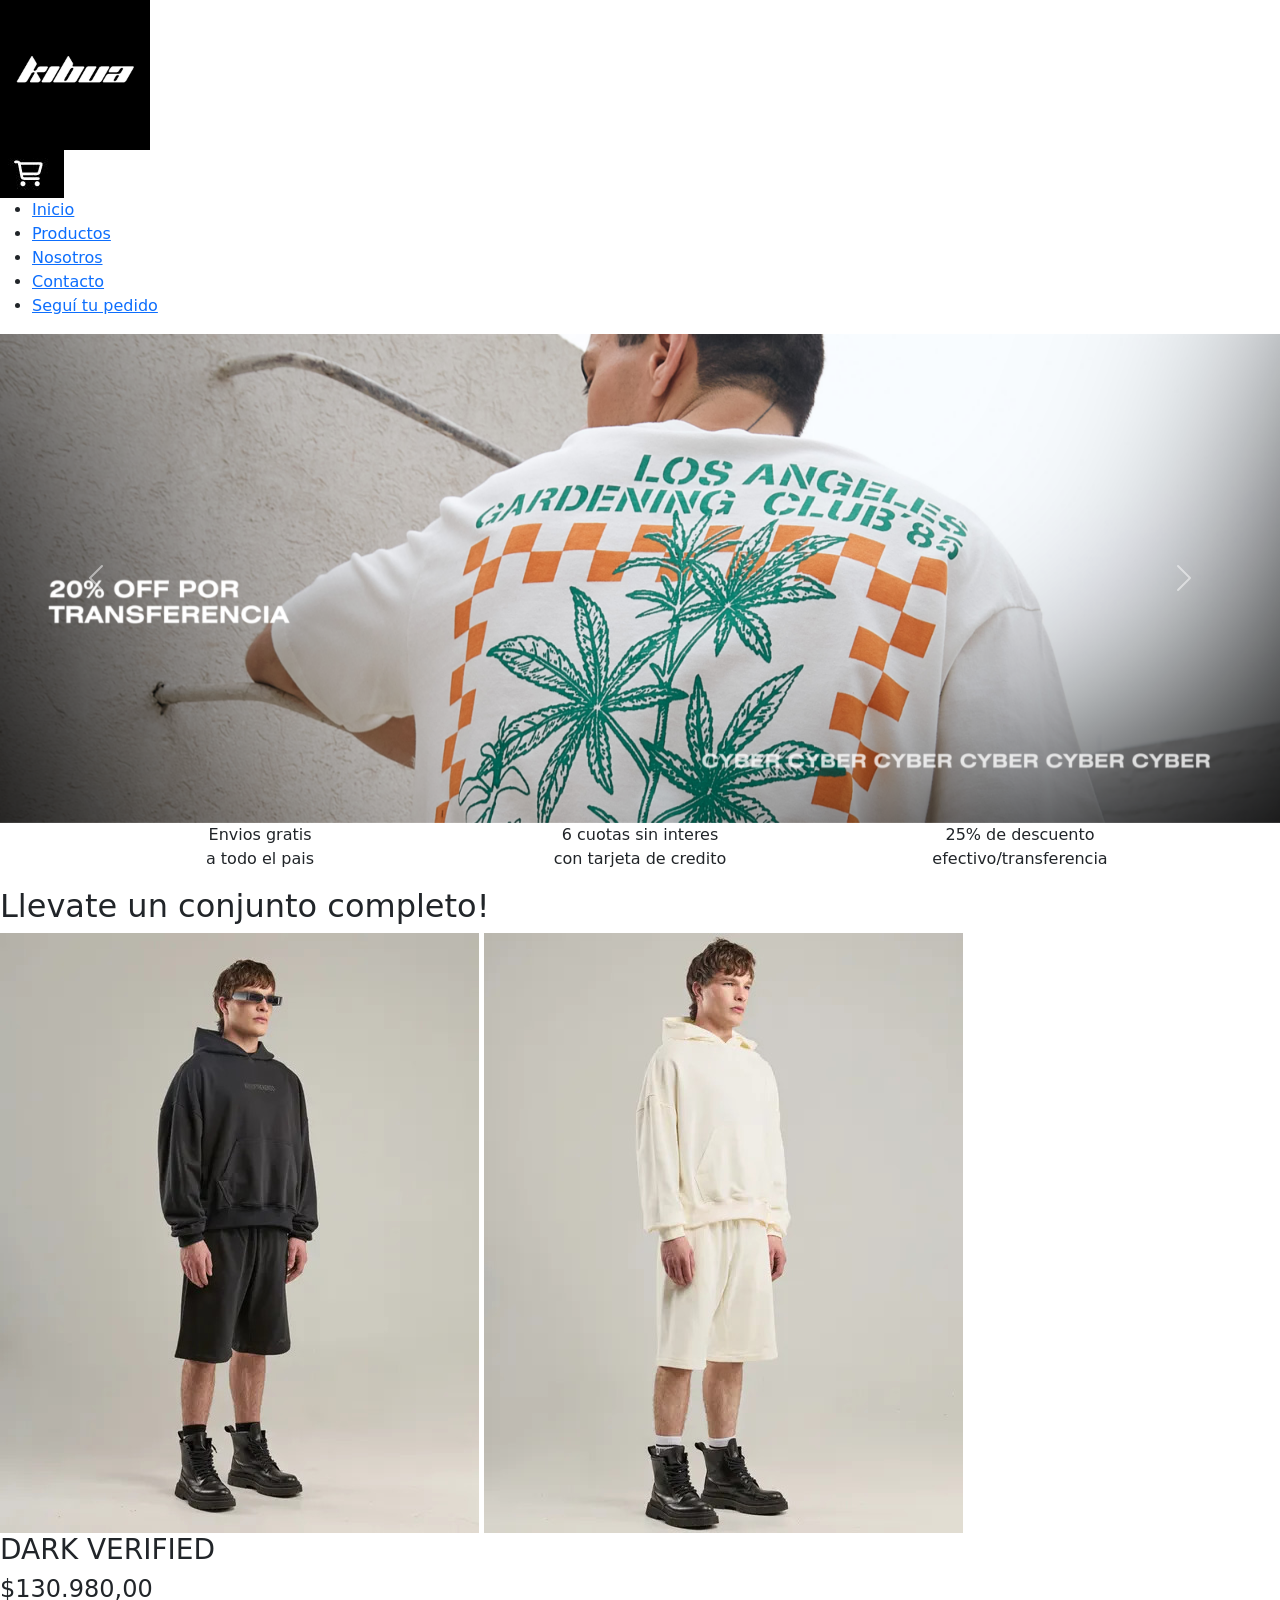
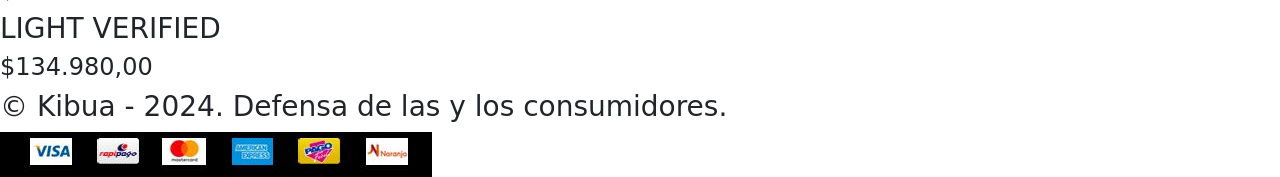
==== index.html @ 8afa27fb "primera version" ====
<!DOCTYPE html>
<html lang="en">

<head>
  <meta charset="UTF-8">
  <meta name="viewport" content="width=device-width, initial-scale=1.0">
  <title>PreEntrega 3</title>
  <link href="https://cdn.jsdelivr.net/npm/bootstrap@5.3.3/dist/css/bootstrap.min.css" rel="stylesheet"
    integrity="sha384-QWTKZyjpPEjISv5WaRU9OFeRpok6YctnYmDr5pNlyT2bRjXh0JMhjY6hW+ALEwIH" crossorigin="anonymous">
  <link rel="stylesheet" href="./css/style.css">
  <link rel="preconnect" href="https://fonts.googleapis.com">
  <link rel="preconnect" href="https://fonts.gstatic.com" crossorigin>
  <link href="https://fonts.googleapis.com/css2?family=Montserrat:ital,wght@0,100..900;1,100..900&display=swap"
    rel="stylesheet">
</head>

<body>
  <header>
    <img class="logo" src="./img/logo.png" alt="kibua" width="150px">
    <div>
      <img class="carrito" src="./img/carrito.JPG" alt="carrito">
    </div>
    <div>
      <nav>
        <ul>
          <li> <a href="#" class="seccion">Inicio</a> </li>
          <li> <a href="./pages/producto.html" class="seccion">Productos</a> </li>
          <li> <a href="./pages/nosotros.html" class="seccion">Nosotros</a> </li>
          <li> <a href="./pages/contacto.html" class="seccion">Contacto</a> </li>
          <li> <a href="./pages/pedido.html" class="seccion">Seguí tu pedido</a> </li>
        </ul>
      </nav>
    </div>

  </header>
  <main>
    <div id="carouselExampleInterval" class="carousel slide portada" data-bs-ride="carousel">

      <div class="carousel-inner">
        <div class="carousel-item active" data-bs-interval="2000">
          <img src="./img/banner2.png" class="d-block w-100" alt="banners">
        </div>
        <div class="carousel-item" data-bs-interval="2000">
          <img src="./img/banner1.png" class="d-block w-100" alt="banners">
        </div>
        <div class="carousel-item">
          <img src="./img/banner3.png" class="d-block w-100" alt="banners">
        </div>
      </div>
      <button class="carousel-control-prev" type="button" data-bs-target="#carouselExampleInterval"
        data-bs-slide="prev">
        <span class="carousel-control-prev-icon" aria-hidden="true"></span>
        <span class="visually-hidden">Previous</span>
      </button>
      <button class="carousel-control-next" type="button" data-bs-target="#carouselExampleInterval"
        data-bs-slide="next">
        <span class="carousel-control-next-icon" aria-hidden="true"></span>
        <span class="visually-hidden">Next</span>
      </button>
    </div>
    <div class="container text-center">
      <div class="row align-items-center">
        <div class="col  columnas">
          Envios gratis
          <p class="parrafoinicio">a todo el pais</p>
        </div>
        <div class="col columnas">
          6 cuotas sin interes
          <p class="parrafoinicio">con tarjeta de credito</p>
        </div>
        <div class="col columnas">
          25% de descuento
          <p class="parrafoinicio">efectivo/transferencia</p>
        </div>
      </div>
    </div>
    <section>
      <h2 class="conjunto">Llevate un conjunto completo!</h2>
      <img class="fotoconjunto" src="./img/fotoconjunto.jpg" alt="conjunto">
      <img class="fotoconjunto2" src="./img/conjunto2.jpg" alt="conjunto2">
      <h3 class="dark">DARK VERIFIED</h3>
      <h4 class="precioconjunto">$130.980,00</h4>
      <h3 class="light">LIGHT VERIFIED</h3>
      <h4 class="precioconjunto2">$134.980,00</h4>
    </section>
  </main>

  <footer>
    <h3 class="textofooter">© Kibua - 2024. Defensa de las y los consumidores.</h3>
    <img class="tarjetas" src="./img/tarjetas.JPG" alt="tarjetas">
  </footer>

  <script src="https://cdn.jsdelivr.net/npm/bootstrap@5.3.3/dist/js/bootstrap.bundle.min.js"
    integrity="sha384-YvpcrYf0tY3lHB60NNkmXc5s9fDVZLESaAA55NDzOxhy9GkcIdslK1eN7N6jIeHz"
    crossorigin="anonymous"></script>
</body>

</html>
---- css/style.css ----
* {
  margin: 0;
  padding: 0;
  box-sizing: border-box;
}

/*# sourceMappingURL=style.css.map */
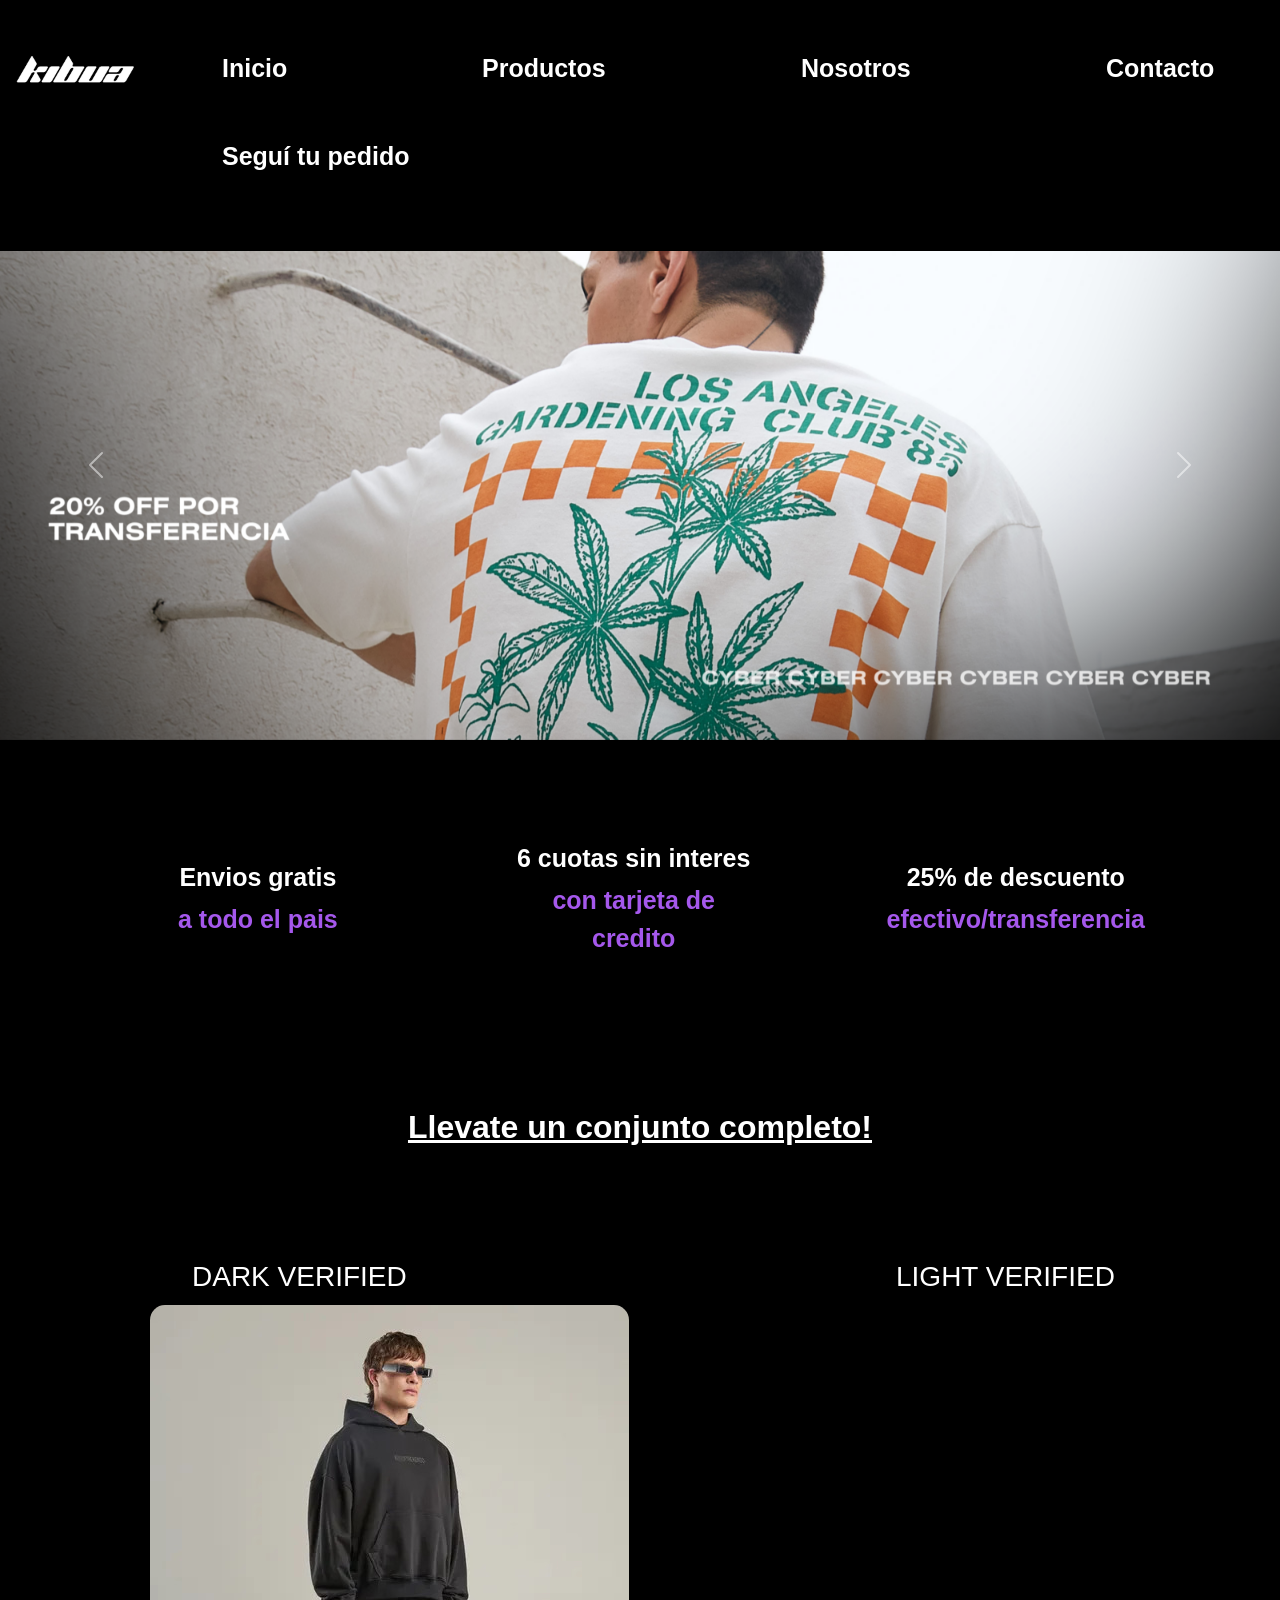
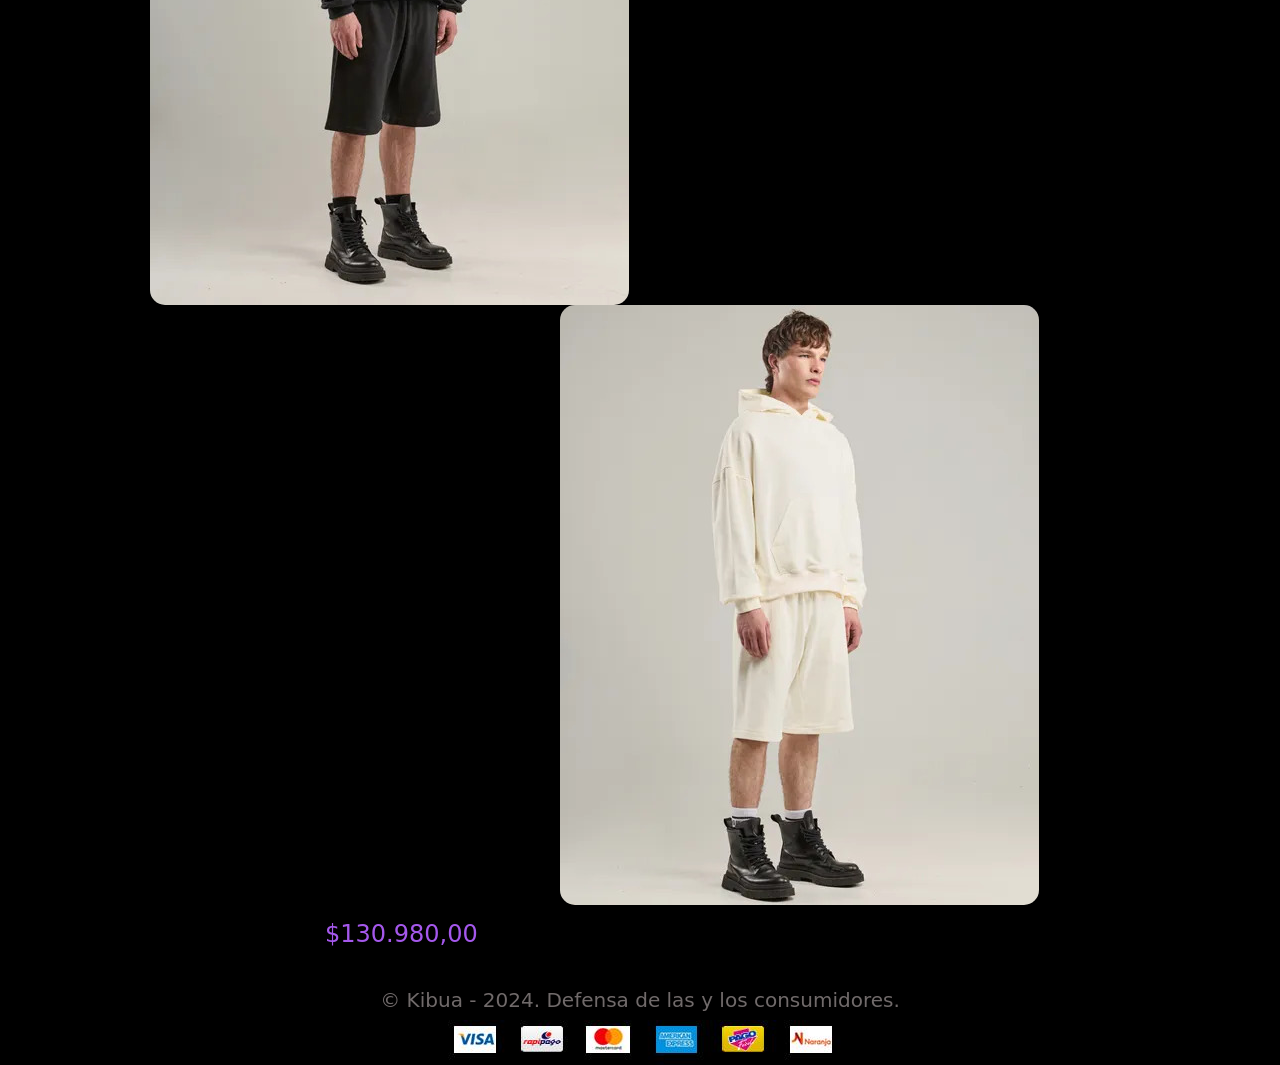
==== commit 1e2b66fe: "index nuevo" ====
--- a/index.html
+++ b/index.html
@@ -33,7 +33,7 @@
     </div>
 
   </header>
-  <main>
+  <main class="mainindex">
     <div id="carouselExampleInterval" class="carousel slide portada" data-bs-ride="carousel">
 
       <div class="carousel-inner">
@@ -74,7 +74,7 @@
         </div>
       </div>
     </div>
-    <section>
+    <section class="sectionindex">
       <h2 class="conjunto">Llevate un conjunto completo!</h2>
       <img class="fotoconjunto" src="./img/fotoconjunto.jpg" alt="conjunto">
       <img class="fotoconjunto2" src="./img/conjunto2.jpg" alt="conjunto2">
--- a/css/style.css
+++ b/css/style.css
@@ -4,4 +4,117 @@
   box-sizing: border-box;
 }
 
+body {
+  background-color: black;
+}
+
+header .logo {
+  position: absolute;
+}
+header .carrito {
+  position: absolute;
+  margin-left: 1730px;
+  margin-top: 40px;
+  width: 80px;
+}
+header nav {
+  position: sticky;
+  top: 0;
+}
+header nav li {
+  display: inline-block;
+  font-size: 25px;
+  font-family: "Montserrat", sans-serif;
+  font-weight: bold;
+  margin-left: 190px;
+  margin-top: 50px;
+  position: sticky;
+  top: 0;
+}
+header nav .seccion {
+  text-decoration: none;
+  color: white;
+}
+header nav .seccion:hover {
+  color: #a558ec;
+}
+
+.mainindex div {
+  padding-top: 20px;
+}
+.mainindex div .portada {
+  margin-top: 50px;
+}
+.mainindex div .columnas {
+  color: white;
+  font-size: 25px;
+  padding: 60px;
+  font-weight: bold;
+  flex-direction: column;
+  font-family: "Montserrat", sans-serif;
+}
+.mainindex div .parrafoinicio {
+  color: #a558ec;
+  padding: 5px;
+  font-family: "Montserrat", sans-serif;
+}
+
+.sectionindex .conjunto {
+  color: white;
+  font-weight: bold;
+  text-align: center;
+  padding-bottom: 150px;
+  padding-top: 70px;
+  text-decoration: underline;
+  font-family: "Montserrat", sans-serif;
+}
+.sectionindex .fotoconjunto {
+  border-radius: 15px;
+  margin-left: 150px;
+}
+.sectionindex .fotoconjunto:hover {
+  border: solid #a558ec 2px;
+}
+.sectionindex .dark {
+  color: white;
+  position: absolute;
+  top: 140%;
+  left: 15%;
+  font-family: "Montserrat", sans-serif;
+}
+.sectionindex .precioconjunto {
+  color: #a558ec;
+  margin-left: 310px;
+  padding: 15px;
+}
+.sectionindex .fotoconjunto2 {
+  margin-left: 560px;
+  border-radius: 15px;
+}
+.sectionindex .fotoconjunto2:hover {
+  border: solid #a558ec 2px;
+}
+.sectionindex .light {
+  color: white;
+  position: absolute;
+  top: 140%;
+  left: 70%;
+  font-family: "Montserrat", sans-serif;
+}
+.sectionindex .precioconjunto2 {
+  color: #a558ec;
+  margin-left: 1380px;
+  margin-top: -50px;
+}
+
+footer {
+  color: #706a6a;
+  text-align: center;
+  padding-top: 30px;
+}
+
+.textofooter {
+  font-size: 20px;
+}
+
 /*# sourceMappingURL=style.css.map */
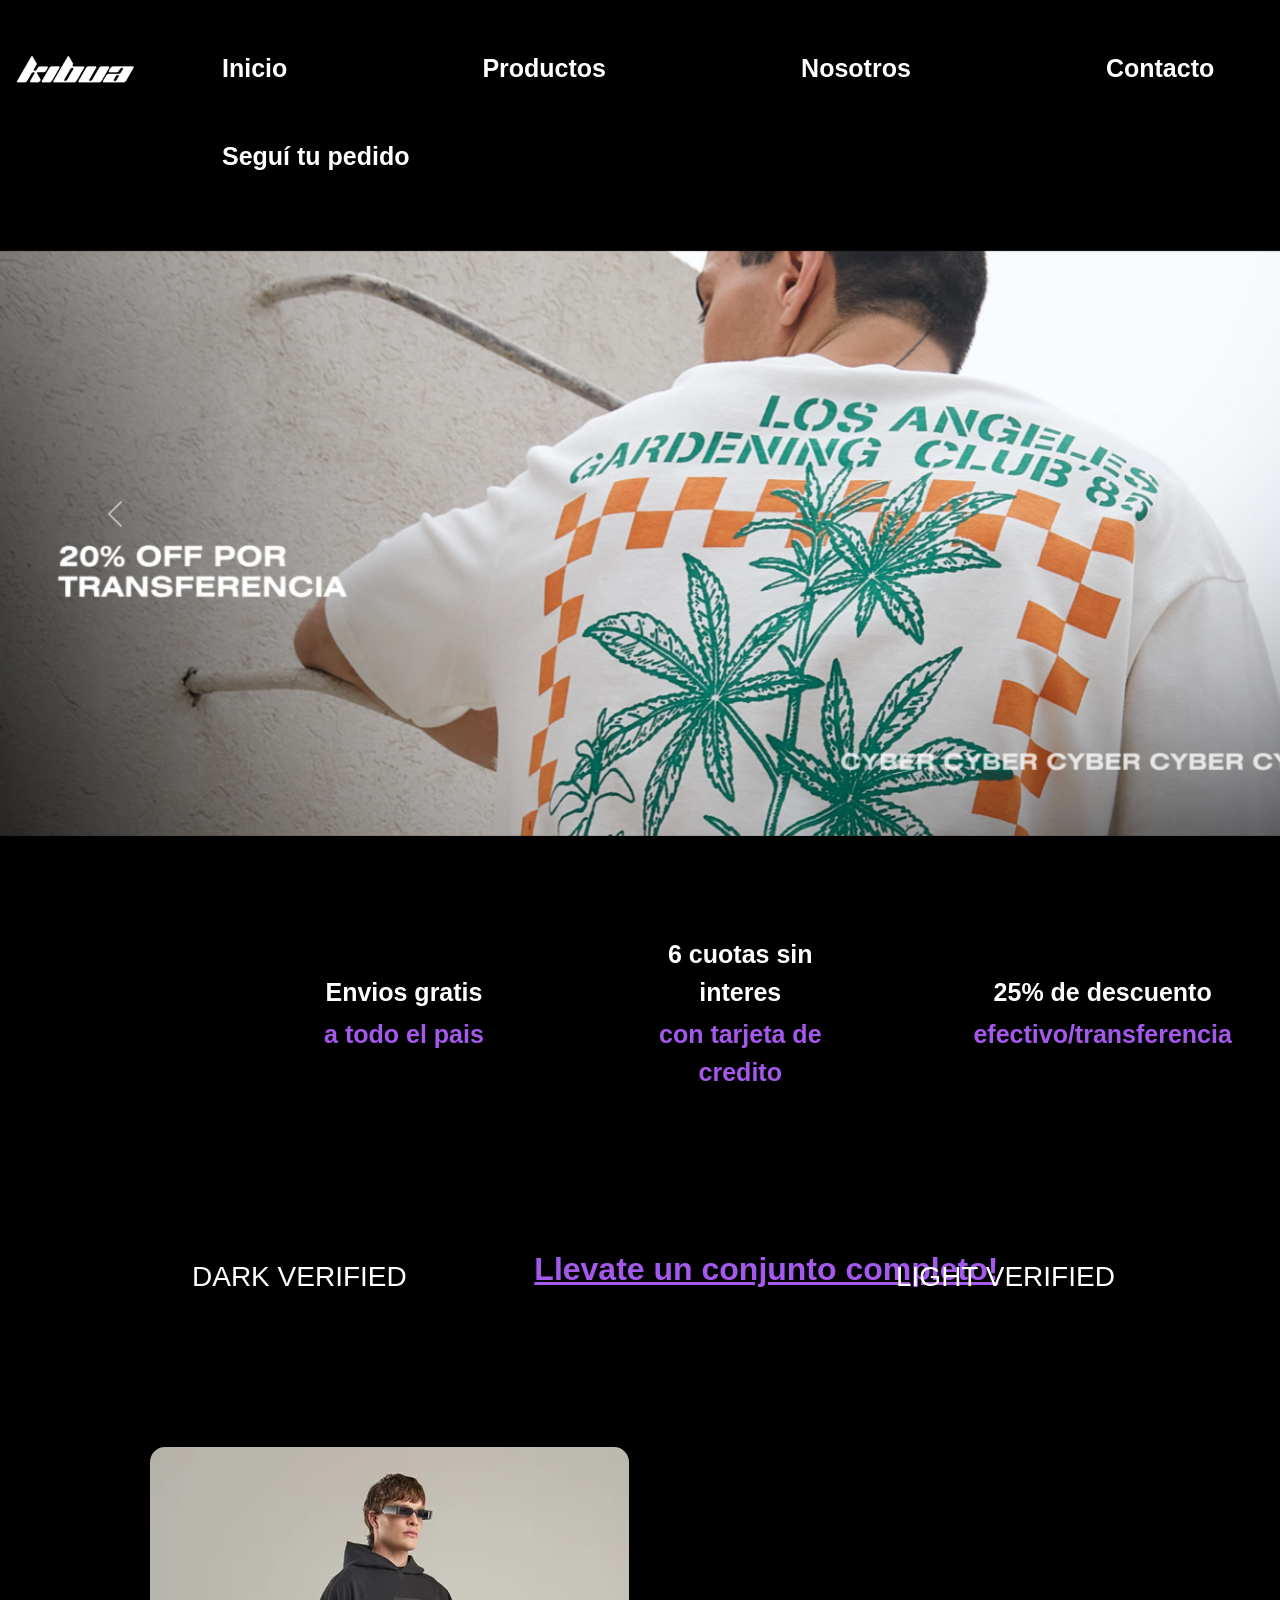
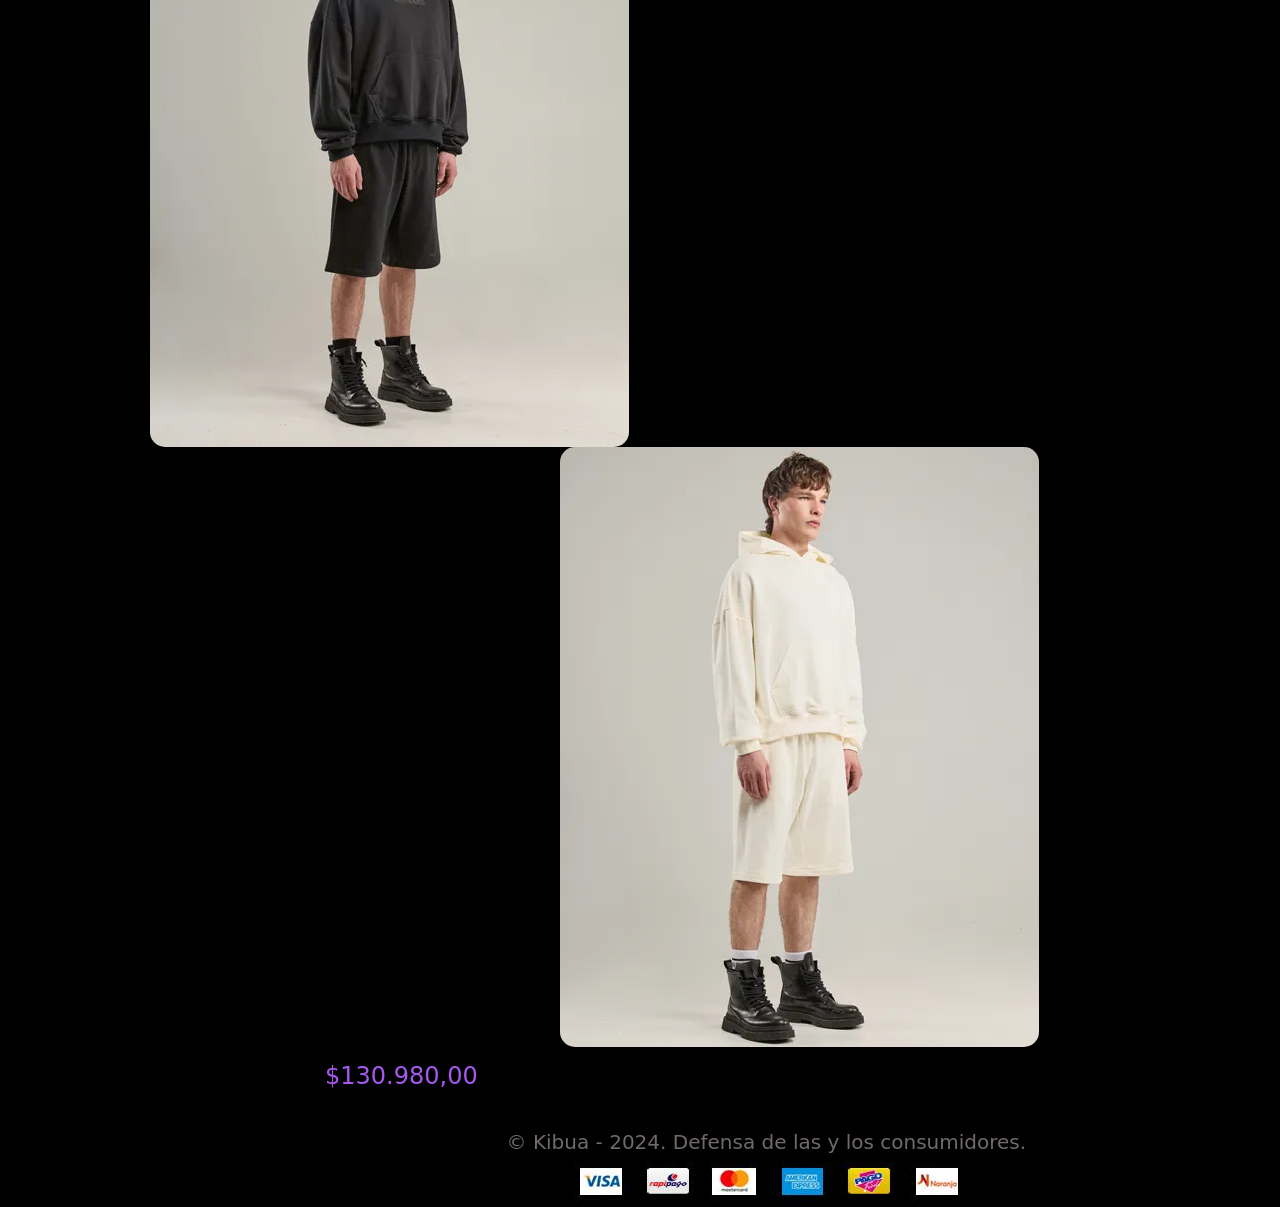
==== commit 4d201423: "version terminada" ====
--- a/index.html
+++ b/index.html
@@ -75,9 +75,9 @@
       </div>
     </div>
     <section class="sectionindex">
-      <h2 class="conjunto">Llevate un conjunto completo!</h2>
+      <h2 class="conjunto cambio">Llevate un conjunto completo!</h2>
       <img class="fotoconjunto" src="./img/fotoconjunto.jpg" alt="conjunto">
-      <img class="fotoconjunto2" src="./img/conjunto2.jpg" alt="conjunto2">
+      <img class="fotoconjunto2 " src="./img/conjunto2.jpg" alt="conjunto2">
       <h3 class="dark">DARK VERIFIED</h3>
       <h4 class="precioconjunto">$130.980,00</h4>
       <h3 class="light">LIGHT VERIFIED</h3>
--- a/css/style.css
+++ b/css/style.css
@@ -6,6 +6,7 @@
 
 body {
   background-color: black;
+  display: grid;
 }
 
 header .logo {
@@ -68,6 +69,23 @@
   text-decoration: underline;
   font-family: "Montserrat", sans-serif;
 }
+.sectionindex .cambio {
+  color: #a558ec;
+  animation-name: aparece;
+  animation-duration: 2.5s;
+  animation-iteration-count: infinite;
+}
+@keyframes aparece {
+  0% {
+    opacity: 0;
+  }
+  50% {
+    opacity: 1;
+  }
+  100% {
+    opacity: 0;
+  }
+}
 .sectionindex .fotoconjunto {
   border-radius: 15px;
   margin-left: 150px;
@@ -117,4 +135,735 @@
   font-size: 20px;
 }
 
+.productos2 {
+  height: 100vh;
+  font-family: Arial, Helvetica, sans-serif;
+}
+
+.productos2 {
+  height: 100vh;
+  font-family: Arial, Helvetica, sans-serif;
+}
+
+.container {
+  padding: 0.5rem;
+  display: flex;
+  flex-direction: row;
+  gap: 15px;
+  flex-wrap: nowrap;
+  justify-content: space-evenly;
+  align-items: center;
+}
+
+.card {
+  margin-top: 70px;
+  border-radius: 8px;
+  padding: 20px;
+  width: 300px;
+  height: 300px;
+  box-shadow: 0 4px 8px;
+  text-align: center;
+  background-color: #db4cdb;
+  border: 1px solid #db4cdb;
+}
+
+.rockstar {
+  color: white;
+  font-family: "Oswald", sans-serif;
+  margin-left: 80px;
+  margin-top: 20px;
+  position: absolute;
+}
+
+.grad1:hover {
+  transform: scale(1.1, 1.1);
+  transition: all 1s;
+}
+
+.preciorockstar {
+  color: #db4cdb;
+  margin-left: 123px;
+  margin-top: 50px;
+  position: absolute;
+  font-family: "Gill Sans", "Gill Sans MT", Calibri, "Trebuchet MS", sans-serif;
+}
+
+.masterpiece {
+  color: white;
+  font-family: "Oswald", sans-serif;
+  margin-left: 60px;
+  margin-top: 19px;
+  position: absolute;
+}
+
+.preciomasterpiece {
+  color: #db4cdb;
+  font-family: "Gill Sans", "Gill Sans MT", Calibri, "Trebuchet MS", sans-serif;
+  margin-left: 130px;
+  margin-top: 49px;
+  position: absolute;
+}
+
+.active1 {
+  color: white;
+  font-family: "Oswald", sans-serif;
+  margin-left: 340px;
+  margin-top: 423px;
+  position: absolute;
+}
+
+.precioactive {
+  color: #db4cdb;
+  font-family: "Gill Sans", "Gill Sans MT", Calibri, "Trebuchet MS", sans-serif;
+  margin-left: 340px;
+  margin-top: 479px;
+  position: absolute;
+}
+
+.zapatillas1 {
+  margin-left: 60px;
+  position: relative;
+}
+
+.denver {
+  color: white;
+  font-family: "Oswald", sans-serif;
+  margin-left: 150px;
+  margin-top: 12px;
+  position: absolute;
+}
+
+.preciodenver {
+  color: #db4cdb;
+  font-family: "Gill Sans", "Gill Sans MT", Calibri, "Trebuchet MS", sans-serif;
+  margin-left: 180px;
+  margin-top: 36px;
+  position: absolute;
+}
+
+.card:hover {
+  opacity: 1;
+  border: 2px gray solid;
+}
+
+.buzo2 {
+  position: absolute;
+  width: 300px;
+  margin-left: -1697px;
+  margin-top: 310px;
+  border-radius: 5px;
+}
+.buzo2 .remera2 {
+  position: absolute;
+  width: 300px;
+  margin-left: -1310px;
+  margin-top: 300px;
+  border-radius: 5px;
+  height: 310px;
+}
+
+.remera2 {
+  position: absolute;
+  width: 300px;
+  margin-left: -1310px;
+  margin-top: 300px;
+  border-radius: 5px;
+  height: 310px;
+}
+
+.freres {
+  color: white;
+  font-family: "Oswald", sans-serif;
+  margin-left: -1210px;
+  margin-top: 635px;
+  position: absolute;
+}
+
+.preciofreres {
+  color: #db4cdb;
+  font-family: "Gill Sans", "Gill Sans MT", Calibri, "Trebuchet MS", sans-serif;
+  margin-left: -1183px;
+  margin-top: 665px;
+  position: absolute;
+}
+
+.pantalon2 {
+  position: absolute;
+  width: 300px;
+  margin-left: -835px;
+  margin-top: 295px;
+  border-radius: 5px;
+  height: 310px;
+}
+
+.vintage {
+  color: white;
+  font-family: "Oswald", sans-serif;
+  margin-left: -740px;
+  margin-top: 630px;
+  position: absolute;
+}
+
+.preciovintage {
+  color: #db4cdb;
+  font-family: "Gill Sans", "Gill Sans MT", Calibri, "Trebuchet MS", sans-serif;
+  margin-left: -710px;
+  margin-top: 657px;
+  position: absolute;
+}
+
+.zapatillas2 {
+  position: absolute;
+  width: 300px;
+  margin-left: -387px;
+  margin-top: 285px;
+  border-radius: 5px;
+  height: 310px;
+}
+
+.peggy {
+  color: white;
+  font-family: "Oswald", sans-serif;
+  margin-left: -295px;
+  margin-top: 620px;
+  position: absolute;
+}
+
+.preciopeggy {
+  color: #db4cdb;
+  font-family: "Gill Sans", "Gill Sans MT", Calibri, "Trebuchet MS", sans-serif;
+  margin-left: -260px;
+  margin-top: 647px;
+  position: absolute;
+}
+
+.kieeh {
+  color: white;
+  font-family: "Oswald", sans-serif;
+  margin-left: -1610px;
+  margin-top: 637px;
+  position: absolute;
+}
+
+.preciokieeh {
+  color: #db4cdb;
+  font-family: "Gill Sans", "Gill Sans MT", Calibri, "Trebuchet MS", sans-serif;
+  margin-left: -1573px;
+  margin-top: 665px;
+  position: absolute;
+}
+
+.footerproducto {
+  margin-top: 500px;
+}
+
+.titulonosotros {
+  color: #a558ec;
+  text-align: center;
+  margin-top: -670px;
+  font-size: 50px;
+  font-style: italic;
+  display: fixed;
+}
+
+.videokibua {
+  width: 310px;
+  margin-left: 400px;
+  margin-top: 220px;
+  display: block;
+}
+
+.parrafonosotros {
+  color: white;
+  font-family: "Montserrat", sans-serif;
+  font-size: 20px;
+  text-align: justify;
+  margin-left: 900px;
+  margin-top: -20px;
+  margin-right: 400px;
+  padding: 50px;
+}
+
+.barra-contraste {
+  background-color: #333;
+  color: white;
+  padding: 20px;
+  text-align: center;
+}
+
+.barra-contraste h2 {
+  margin: 0;
+  font-size: 24px;
+}
+
+.barra-contraste p {
+  margin: 10px 0;
+  font-size: 16px;
+}
+
+.barra-contraste input[type=email] {
+  padding: 10px;
+  font-size: 16px;
+  width: 200px;
+  border: none;
+  border-radius: 5px;
+  margin-right: 10px;
+}
+
+.barra-contraste button {
+  padding: 10px 20px;
+  font-size: 16px;
+  background-color: white;
+  color: #333;
+  border: none;
+  border-radius: 5px;
+}
+
+.barra-contraste button:hover {
+  background-color: #ccc;
+}
+
+.formulario {
+  width: 700px;
+  margin-left: 1000px;
+  border: 3px #ffbeff solid;
+  color: white;
+  margin-top: 100px;
+  border-radius: 10px;
+  padding: 20px;
+  background-color: #333;
+  position: relative;
+}
+
+.comunicate {
+  color: #a558ec;
+  margin-top: 115px;
+}
+
+.form-control {
+  width: 100%;
+  padding: 10px;
+  margin-top: 5px;
+  margin-bottom: 10px;
+  border: 1px solid #ccc;
+  border-radius: 5px;
+  color: black;
+  position: relative;
+}
+
+.form-control:hover,
+.form-control:focus {
+  border: solid 1px #a558ec;
+}
+
+.instagram2 {
+  margin-top: -450px;
+  margin-left: 280px;
+  width: 400px;
+  height: 200px;
+  border-radius: 12px;
+  position: fixed;
+}
+
+.facebook2 {
+  margin-top: 20px;
+  margin-left: 280px;
+  width: 400px;
+  height: 200px;
+  border-radius: 12px;
+  position: fixed;
+}
+
+.seguipedido {
+  color: white;
+  padding: 10px;
+  margin-left: 1100px;
+  margin-top: 220px;
+  font-family: "Afacad Flux", sans-serif;
+  text-decoration: underline;
+}
+
+.textopedido {
+  color: white;
+  text-align: justify;
+  padding: 10px;
+  margin-left: 750px;
+  font-family: "Afacad Flux", sans-serif;
+  font-size: 35px;
+  margin-right: 200px;
+}
+
+.fotopedido {
+  width: 500px;
+  position: absolute;
+  margin-left: 200px;
+  margin-top: -160px;
+}
+
+.enlacepedido {
+  text-decoration: none;
+  color: #a558ec;
+}
+
+.footerpedido {
+  margin-top: 100px;
+}
+
+.barra-contraste {
+  background-color: #333;
+  color: #fff;
+  padding: 20px;
+  text-align: center;
+}
+
+.barra-contraste h2 {
+  margin: 0 0 20px;
+  font-size: 24px;
+  color: #fff;
+}
+
+.barra-contraste iframe {
+  width: 100%;
+  max-width: 600px;
+  height: 450px;
+}
+
+@media screen and (max-width: 768px) {
+  header .logo {
+    width: 100px;
+    position: relative;
+    margin: 10px auto;
+    display: block;
+  }
+  header .carrito {
+    position: absolute;
+    right: 20px;
+    top: 20px;
+    width: 50px;
+    margin-left: 0;
+  }
+  header nav li {
+    display: block;
+    text-align: center;
+    margin: 15px 0;
+    font-size: 18px;
+  }
+  .mainindex div .columnas {
+    font-size: 16px;
+    padding: 20px 15px;
+  }
+  .sectionindex .conjunto {
+    padding: 30px 0;
+  }
+  .sectionindex .fotoconjunto,
+  .sectionindex .fotoconjunto2 {
+    margin: 20px auto;
+    width: 90%;
+    max-width: 300px;
+    display: block;
+  }
+  .sectionindex .dark,
+  .sectionindex .light {
+    position: static;
+    text-align: center;
+    margin: 15px 0;
+  }
+  .sectionindex .precioconjunto,
+  .sectionindex .precioconjunto2 {
+    margin: 10px auto;
+    text-align: center;
+  }
+  .container {
+    flex-direction: column;
+    gap: 30px;
+    padding: 15px;
+  }
+  .card {
+    width: 90%;
+    height: auto;
+    margin: 15px auto;
+  }
+  .buzo2,
+  .remera2,
+  .pantalon2,
+  .zapatillas2 {
+    position: static;
+    width: 90%;
+    margin: 15px auto;
+    display: block;
+  }
+  .rockstar,
+  .masterpiece,
+  .active1,
+  .denver,
+  .freres,
+  .vintage,
+  .peggy,
+  .kieeh,
+  .preciorockstar,
+  .preciomasterpiece,
+  .precioactive,
+  .preciodenver,
+  .preciofreres,
+  .preciovintage,
+  .preciopeggy,
+  .preciokieeh {
+    position: static;
+    text-align: center;
+    margin: 10px auto;
+  }
+  .titulonosotros {
+    font-size: 32px;
+    margin-top: 20px;
+    padding: 0 15px;
+  }
+  .parrafonosotros {
+    margin: 20px;
+    padding: 15px;
+    font-size: 16px;
+  }
+  .videokibua {
+    width: 90%;
+    margin: 20px auto;
+    display: block;
+  }
+  .formulario {
+    width: 90%;
+    margin: 20px auto;
+    padding: 15px;
+  }
+  .instagram2,
+  .facebook2 {
+    position: static;
+    width: 90%;
+    margin: 20px auto;
+    height: auto;
+  }
+  .textoinstagram2,
+  .textofacebook2 {
+    text-align: center;
+    margin: 10px 0;
+  }
+  .seguipedido {
+    margin: 20px auto;
+    text-align: center;
+    padding: 15px;
+  }
+  .textopedido {
+    margin: 20px;
+    font-size: 20px;
+    text-align: center;
+  }
+  .fotopedido {
+    position: static;
+    width: 90%;
+    margin: 20px auto;
+    display: block;
+  }
+  .barra-contraste {
+    padding: 15px;
+  }
+  .barra-contraste input[type=email] {
+    width: 90%;
+    margin: 10px auto;
+  }
+  .barra-contraste button {
+    width: 90%;
+    margin: 10px auto;
+    display: block;
+  }
+  .textofooter {
+    font-size: 14px;
+    padding: 15px;
+    text-align: center;
+  }
+  .tarjetas {
+    width: 90%;
+    margin: 15px auto;
+    display: block;
+  }
+  .mb-3 {
+    margin-bottom: 1rem;
+  }
+  .p-3 {
+    padding: 1rem;
+  }
+  .row {
+    margin: 0;
+  }
+  .col-md-6 {
+    padding: 15px;
+  }
+  .btn {
+    width: 100%;
+    margin: 10px 0;
+  }
+}
+@media screen and (max-width: 480px) {
+  header .logo {
+    width: 80px;
+    margin: 5px auto;
+  }
+  header .carrito {
+    width: 40px;
+    top: 10px;
+    right: 10px;
+  }
+  header nav li {
+    font-size: 16px;
+    margin: 10px 0;
+  }
+  header nav .seccion {
+    padding: 5px 0;
+  }
+  .mainindex div .portada {
+    margin-top: 20px;
+  }
+  .mainindex div .columnas {
+    font-size: 14px;
+    padding: 15px 10px;
+  }
+  .sectionindex .conjunto {
+    font-size: 20px;
+    padding: 20px 0;
+  }
+  .sectionindex .fotoconjunto,
+  .sectionindex .fotoconjunto2 {
+    width: 95%;
+    margin: 15px auto;
+  }
+  .sectionindex .dark,
+  .sectionindex .light {
+    font-size: 18px;
+  }
+  .sectionindex .precioconjunto,
+  .sectionindex .precioconjunto2 {
+    font-size: 16px;
+  }
+  .container {
+    padding: 10px 5px;
+  }
+  .card {
+    width: 95%;
+    height: auto;
+    padding: 10px;
+    margin: 10px auto;
+  }
+  .buzo2, .remera2, .pantalon2, .zapatillas2 {
+    width: 95%;
+    margin: 10px auto;
+  }
+  .rockstar, .masterpiece, .active1, .denver,
+  .freres, .vintage, .peggy, .kieeh {
+    font-size: 16px;
+  }
+  .preciorockstar, .preciomasterpiece, .precioactive,
+  .preciodenver, .preciofreres, .preciovintage,
+  .preciopeggy, .preciokieeh {
+    font-size: 15px;
+  }
+  .titulonosotros {
+    font-size: 24px;
+    margin-top: 15px;
+  }
+  .parrafonosotros {
+    margin: 15px 10px;
+    padding: 10px;
+    font-size: 14px;
+    text-align: left;
+  }
+  .videokibua {
+    width: 95%;
+    margin: 15px auto;
+  }
+  .formulario {
+    width: 95%;
+    margin: 15px auto;
+    padding: 10px;
+  }
+  .form-control {
+    margin-bottom: 8px;
+    padding: 8px;
+  }
+  .instagram2,
+  .facebook2 {
+    width: 95%;
+    margin: 15px auto;
+  }
+  .textoinstagram2,
+  .textofacebook2 {
+    font-size: 16px;
+  }
+  .btn {
+    padding: 8px;
+    font-size: 14px;
+  }
+  .seguipedido {
+    font-size: 20px;
+    margin: 15px auto;
+    padding: 10px;
+  }
+  .textopedido {
+    margin: 15px 10px;
+    font-size: 16px;
+  }
+  .fotopedido {
+    width: 95%;
+    margin: 15px auto;
+  }
+  .barra-contraste {
+    padding: 10px;
+  }
+  .barra-contraste h2 {
+    font-size: 20px;
+  }
+  .barra-contraste p {
+    font-size: 14px;
+  }
+  .barra-contraste input[type=email] {
+    width: 95%;
+    padding: 8px;
+    font-size: 14px;
+  }
+  .barra-contraste button {
+    width: 95%;
+    padding: 8px;
+    font-size: 14px;
+  }
+  .textofooter {
+    font-size: 12px;
+    padding: 10px;
+  }
+  .tarjetas {
+    width: 95%;
+    margin: 10px auto;
+  }
+  .mb-3 {
+    margin-bottom: 0.75rem !important;
+  }
+  .p-3 {
+    padding: 0.75rem !important;
+  }
+  .col-md-6 {
+    padding: 10px;
+  }
+  .row {
+    margin: 0;
+  }
+  h1, h2, h3 {
+    line-height: 1.3;
+  }
+  p {
+    line-height: 1.4;
+  }
+  .carousel-control-prev,
+  .carousel-control-next {
+    display: none;
+  }
+  img {
+    max-width: 100%;
+    height: auto;
+  }
+}
+
 /*# sourceMappingURL=style.css.map */
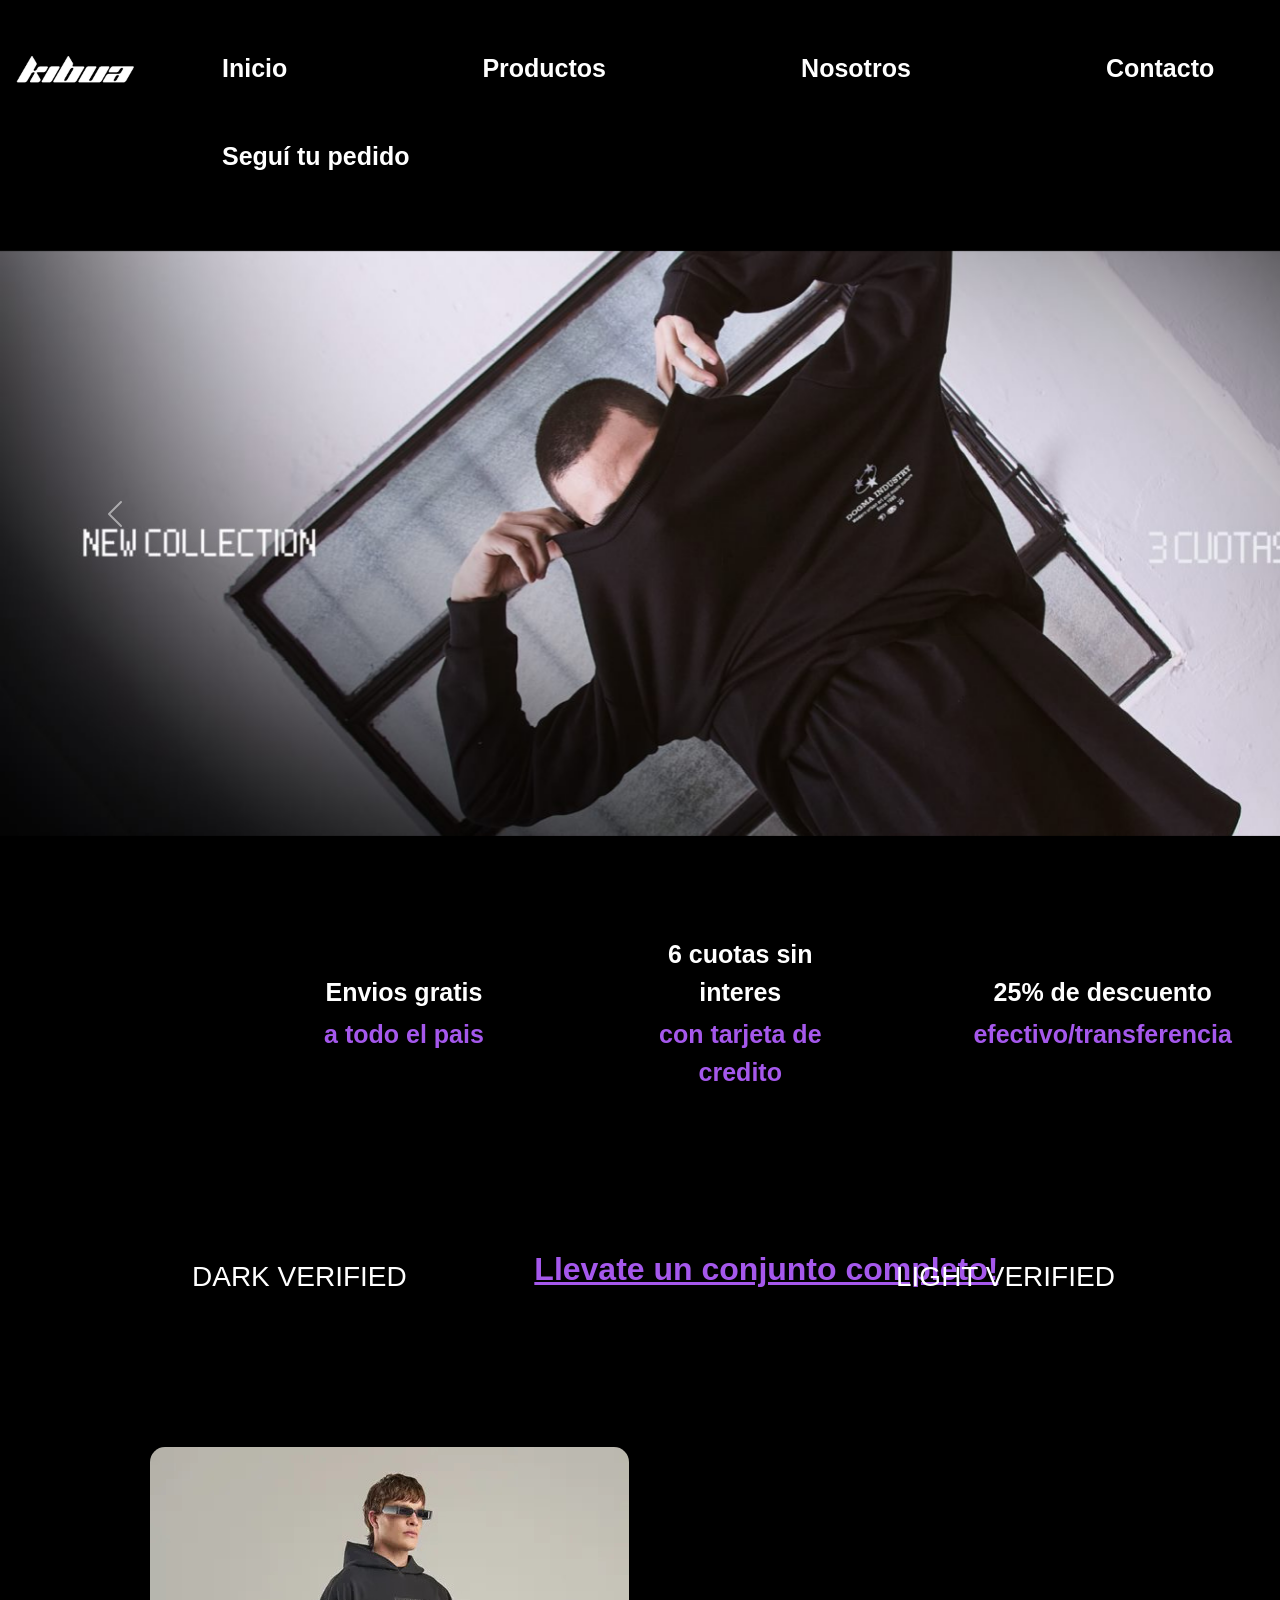
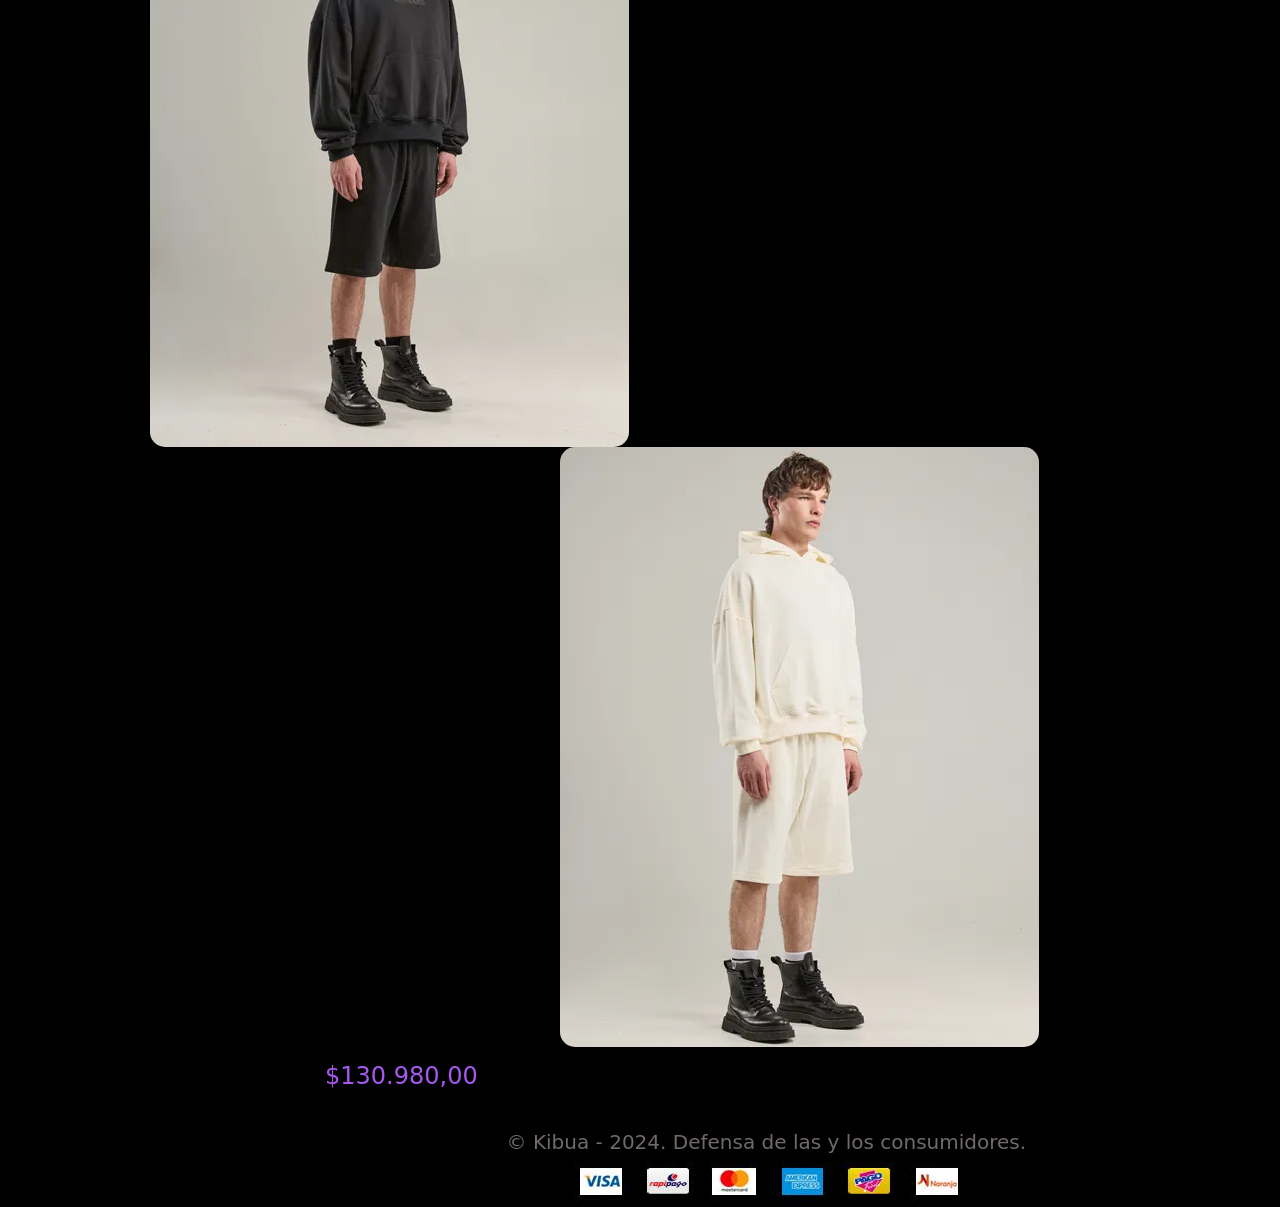
==== commit 3da46afa: "alt y fotos optimizadas" ====
--- a/index.html
+++ b/index.html
@@ -4,7 +4,7 @@
 <head>
   <meta charset="UTF-8">
   <meta name="viewport" content="width=device-width, initial-scale=1.0">
-  <title>PreEntrega 3</title>
+  <title>Kibua_Inicio</title>
   <link href="https://cdn.jsdelivr.net/npm/bootstrap@5.3.3/dist/css/bootstrap.min.css" rel="stylesheet"
     integrity="sha384-QWTKZyjpPEjISv5WaRU9OFeRpok6YctnYmDr5pNlyT2bRjXh0JMhjY6hW+ALEwIH" crossorigin="anonymous">
   <link rel="stylesheet" href="./css/style.css">
@@ -16,7 +16,7 @@
 
 <body>
   <header>
-    <img class="logo" src="./img/logo.png" alt="kibua" width="150px">
+    <img class="logo" src="./img/logo.png" alt="logo" width="150px">
     <div>
       <img class="carrito" src="./img/carrito.JPG" alt="carrito">
     </div>
@@ -38,13 +38,13 @@
 
       <div class="carousel-inner">
         <div class="carousel-item active" data-bs-interval="2000">
-          <img src="./img/banner2.png" class="d-block w-100" alt="banners">
+          <img src="./img/banner1.jpg" class="d-block w-100" alt="banners">
         </div>
         <div class="carousel-item" data-bs-interval="2000">
-          <img src="./img/banner1.png" class="d-block w-100" alt="banners">
+          <img src="./img/banner2.jpg" class="d-block w-100" alt="banners">
         </div>
         <div class="carousel-item">
-          <img src="./img/banner3.png" class="d-block w-100" alt="banners">
+          <img src="./img/banner3.jpg" class="d-block w-100" alt="banners">
         </div>
       </div>
       <button class="carousel-control-prev" type="button" data-bs-target="#carouselExampleInterval"
@@ -76,8 +76,8 @@
     </div>
     <section class="sectionindex">
       <h2 class="conjunto cambio">Llevate un conjunto completo!</h2>
-      <img class="fotoconjunto" src="./img/fotoconjunto.jpg" alt="conjunto">
-      <img class="fotoconjunto2 " src="./img/conjunto2.jpg" alt="conjunto2">
+      <img class="fotoconjunto" src="./img/fotoconjunto.jpg" alt="conjunto_dark">
+      <img class="fotoconjunto2 " src="./img/conjunto2.jpg" alt="conjunto_light">
       <h3 class="dark">DARK VERIFIED</h3>
       <h4 class="precioconjunto">$130.980,00</h4>
       <h3 class="light">LIGHT VERIFIED</h3>
--- a/css/style.css
+++ b/css/style.css
@@ -528,342 +528,3 @@
   height: 450px;
 }
 
-@media screen and (max-width: 768px) {
-  header .logo {
-    width: 100px;
-    position: relative;
-    margin: 10px auto;
-    display: block;
-  }
-  header .carrito {
-    position: absolute;
-    right: 20px;
-    top: 20px;
-    width: 50px;
-    margin-left: 0;
-  }
-  header nav li {
-    display: block;
-    text-align: center;
-    margin: 15px 0;
-    font-size: 18px;
-  }
-  .mainindex div .columnas {
-    font-size: 16px;
-    padding: 20px 15px;
-  }
-  .sectionindex .conjunto {
-    padding: 30px 0;
-  }
-  .sectionindex .fotoconjunto,
-  .sectionindex .fotoconjunto2 {
-    margin: 20px auto;
-    width: 90%;
-    max-width: 300px;
-    display: block;
-  }
-  .sectionindex .dark,
-  .sectionindex .light {
-    position: static;
-    text-align: center;
-    margin: 15px 0;
-  }
-  .sectionindex .precioconjunto,
-  .sectionindex .precioconjunto2 {
-    margin: 10px auto;
-    text-align: center;
-  }
-  .container {
-    flex-direction: column;
-    gap: 30px;
-    padding: 15px;
-  }
-  .card {
-    width: 90%;
-    height: auto;
-    margin: 15px auto;
-  }
-  .buzo2,
-  .remera2,
-  .pantalon2,
-  .zapatillas2 {
-    position: static;
-    width: 90%;
-    margin: 15px auto;
-    display: block;
-  }
-  .rockstar,
-  .masterpiece,
-  .active1,
-  .denver,
-  .freres,
-  .vintage,
-  .peggy,
-  .kieeh,
-  .preciorockstar,
-  .preciomasterpiece,
-  .precioactive,
-  .preciodenver,
-  .preciofreres,
-  .preciovintage,
-  .preciopeggy,
-  .preciokieeh {
-    position: static;
-    text-align: center;
-    margin: 10px auto;
-  }
-  .titulonosotros {
-    font-size: 32px;
-    margin-top: 20px;
-    padding: 0 15px;
-  }
-  .parrafonosotros {
-    margin: 20px;
-    padding: 15px;
-    font-size: 16px;
-  }
-  .videokibua {
-    width: 90%;
-    margin: 20px auto;
-    display: block;
-  }
-  .formulario {
-    width: 90%;
-    margin: 20px auto;
-    padding: 15px;
-  }
-  .instagram2,
-  .facebook2 {
-    position: static;
-    width: 90%;
-    margin: 20px auto;
-    height: auto;
-  }
-  .textoinstagram2,
-  .textofacebook2 {
-    text-align: center;
-    margin: 10px 0;
-  }
-  .seguipedido {
-    margin: 20px auto;
-    text-align: center;
-    padding: 15px;
-  }
-  .textopedido {
-    margin: 20px;
-    font-size: 20px;
-    text-align: center;
-  }
-  .fotopedido {
-    position: static;
-    width: 90%;
-    margin: 20px auto;
-    display: block;
-  }
-  .barra-contraste {
-    padding: 15px;
-  }
-  .barra-contraste input[type=email] {
-    width: 90%;
-    margin: 10px auto;
-  }
-  .barra-contraste button {
-    width: 90%;
-    margin: 10px auto;
-    display: block;
-  }
-  .textofooter {
-    font-size: 14px;
-    padding: 15px;
-    text-align: center;
-  }
-  .tarjetas {
-    width: 90%;
-    margin: 15px auto;
-    display: block;
-  }
-  .mb-3 {
-    margin-bottom: 1rem;
-  }
-  .p-3 {
-    padding: 1rem;
-  }
-  .row {
-    margin: 0;
-  }
-  .col-md-6 {
-    padding: 15px;
-  }
-  .btn {
-    width: 100%;
-    margin: 10px 0;
-  }
-}
-@media screen and (max-width: 480px) {
-  header .logo {
-    width: 80px;
-    margin: 5px auto;
-  }
-  header .carrito {
-    width: 40px;
-    top: 10px;
-    right: 10px;
-  }
-  header nav li {
-    font-size: 16px;
-    margin: 10px 0;
-  }
-  header nav .seccion {
-    padding: 5px 0;
-  }
-  .mainindex div .portada {
-    margin-top: 20px;
-  }
-  .mainindex div .columnas {
-    font-size: 14px;
-    padding: 15px 10px;
-  }
-  .sectionindex .conjunto {
-    font-size: 20px;
-    padding: 20px 0;
-  }
-  .sectionindex .fotoconjunto,
-  .sectionindex .fotoconjunto2 {
-    width: 95%;
-    margin: 15px auto;
-  }
-  .sectionindex .dark,
-  .sectionindex .light {
-    font-size: 18px;
-  }
-  .sectionindex .precioconjunto,
-  .sectionindex .precioconjunto2 {
-    font-size: 16px;
-  }
-  .container {
-    padding: 10px 5px;
-  }
-  .card {
-    width: 95%;
-    height: auto;
-    padding: 10px;
-    margin: 10px auto;
-  }
-  .buzo2, .remera2, .pantalon2, .zapatillas2 {
-    width: 95%;
-    margin: 10px auto;
-  }
-  .rockstar, .masterpiece, .active1, .denver,
-  .freres, .vintage, .peggy, .kieeh {
-    font-size: 16px;
-  }
-  .preciorockstar, .preciomasterpiece, .precioactive,
-  .preciodenver, .preciofreres, .preciovintage,
-  .preciopeggy, .preciokieeh {
-    font-size: 15px;
-  }
-  .titulonosotros {
-    font-size: 24px;
-    margin-top: 15px;
-  }
-  .parrafonosotros {
-    margin: 15px 10px;
-    padding: 10px;
-    font-size: 14px;
-    text-align: left;
-  }
-  .videokibua {
-    width: 95%;
-    margin: 15px auto;
-  }
-  .formulario {
-    width: 95%;
-    margin: 15px auto;
-    padding: 10px;
-  }
-  .form-control {
-    margin-bottom: 8px;
-    padding: 8px;
-  }
-  .instagram2,
-  .facebook2 {
-    width: 95%;
-    margin: 15px auto;
-  }
-  .textoinstagram2,
-  .textofacebook2 {
-    font-size: 16px;
-  }
-  .btn {
-    padding: 8px;
-    font-size: 14px;
-  }
-  .seguipedido {
-    font-size: 20px;
-    margin: 15px auto;
-    padding: 10px;
-  }
-  .textopedido {
-    margin: 15px 10px;
-    font-size: 16px;
-  }
-  .fotopedido {
-    width: 95%;
-    margin: 15px auto;
-  }
-  .barra-contraste {
-    padding: 10px;
-  }
-  .barra-contraste h2 {
-    font-size: 20px;
-  }
-  .barra-contraste p {
-    font-size: 14px;
-  }
-  .barra-contraste input[type=email] {
-    width: 95%;
-    padding: 8px;
-    font-size: 14px;
-  }
-  .barra-contraste button {
-    width: 95%;
-    padding: 8px;
-    font-size: 14px;
-  }
-  .textofooter {
-    font-size: 12px;
-    padding: 10px;
-  }
-  .tarjetas {
-    width: 95%;
-    margin: 10px auto;
-  }
-  .mb-3 {
-    margin-bottom: 0.75rem !important;
-  }
-  .p-3 {
-    padding: 0.75rem !important;
-  }
-  .col-md-6 {
-    padding: 10px;
-  }
-  .row {
-    margin: 0;
-  }
-  h1, h2, h3 {
-    line-height: 1.3;
-  }
-  p {
-    line-height: 1.4;
-  }
-  .carousel-control-prev,
-  .carousel-control-next {
-    display: none;
-  }
-  img {
-    max-width: 100%;
-    height: auto;
-  }
-}
-
-/*# sourceMappingURL=style.css.map */
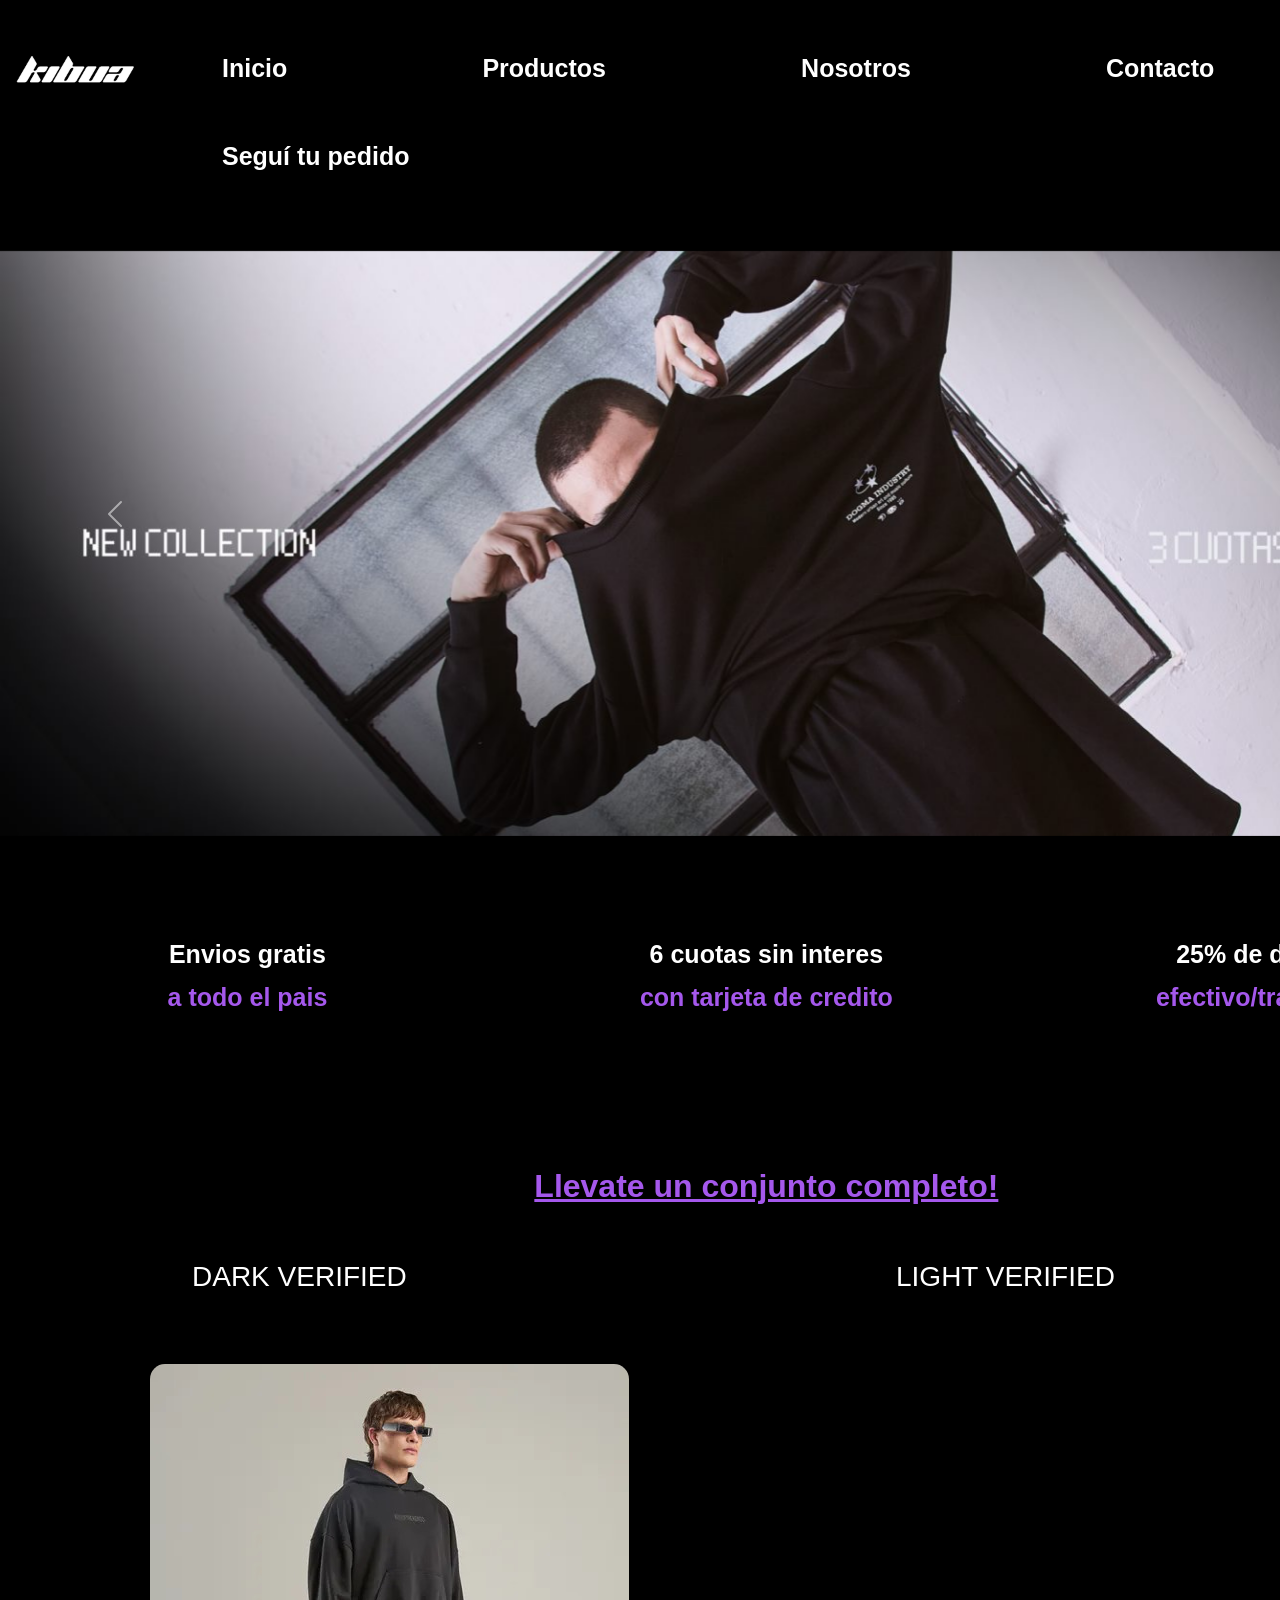
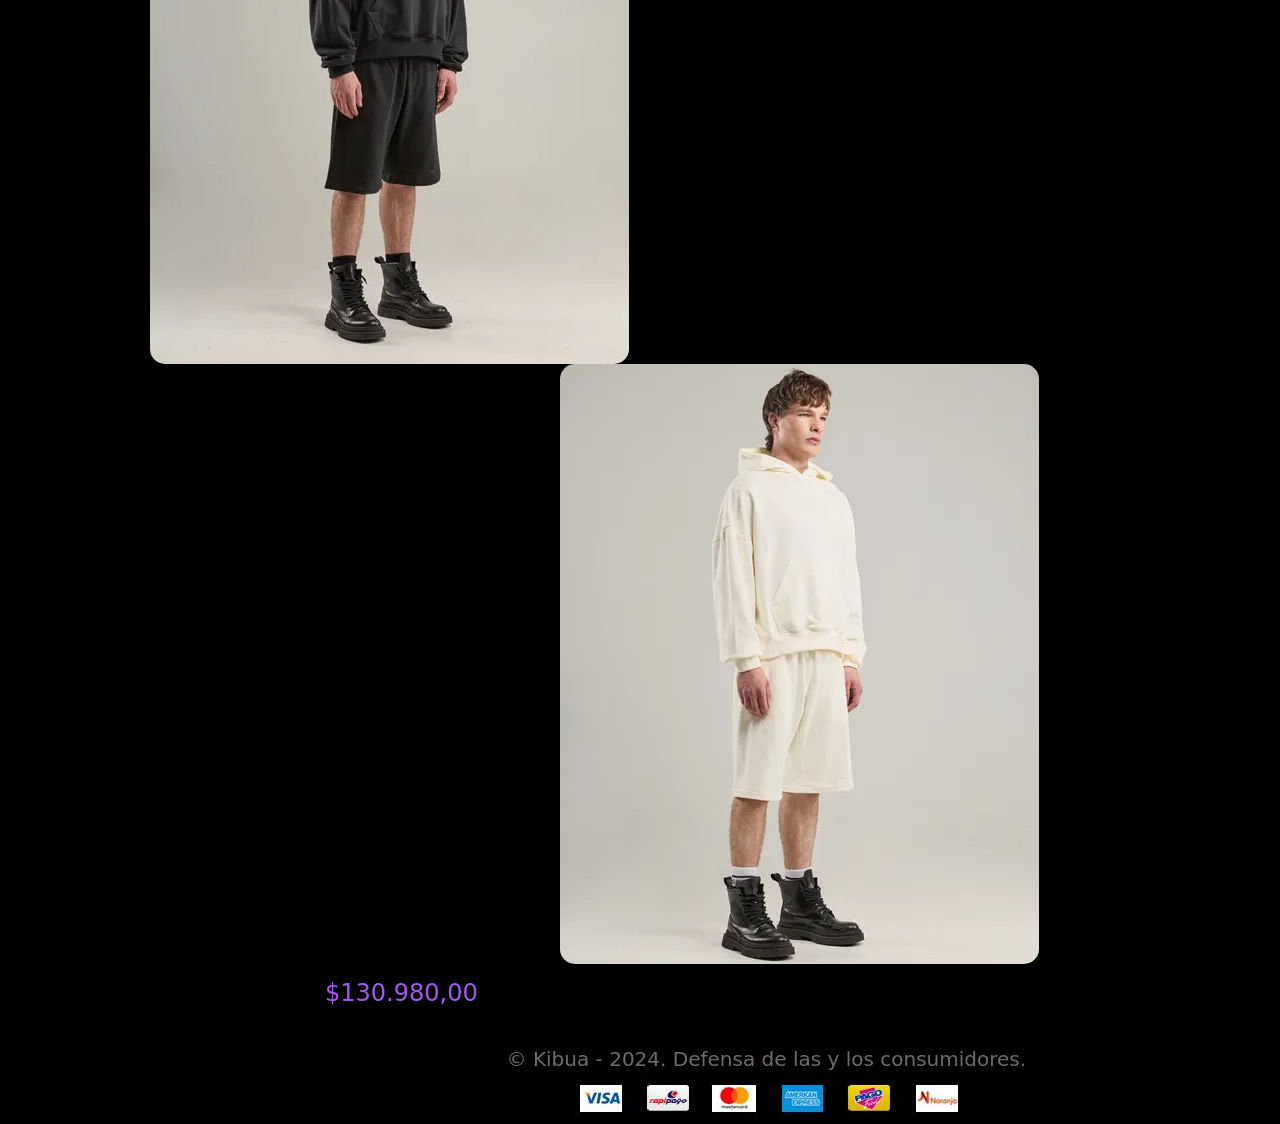
==== commit fc148c9a: "media queries para la pagina" ====
--- a/index.html
+++ b/index.html
@@ -4,6 +4,11 @@
 <head>
   <meta charset="UTF-8">
   <meta name="viewport" content="width=device-width, initial-scale=1.0">
+  <meta name="description"
+    content="Descubri la mejor colección de ropa oversize para un estilo cómodo y moderno. Encontra remeras, buzos, pantalones y más con diseños únicos y tendencias actuales.">
+  <meta name="keywords"
+    content="ropa oversize, moda oversize, remeras grandes, pantalones anchos, zapatillas, estilo oversize">
+
   <title>Kibua_Inicio</title>
   <link href="https://cdn.jsdelivr.net/npm/bootstrap@5.3.3/dist/css/bootstrap.min.css" rel="stylesheet"
     integrity="sha384-QWTKZyjpPEjISv5WaRU9OFeRpok6YctnYmDr5pNlyT2bRjXh0JMhjY6hW+ALEwIH" crossorigin="anonymous">
@@ -58,7 +63,7 @@
         <span class="visually-hidden">Next</span>
       </button>
     </div>
-    <div class="container text-center">
+    <div class="container2 text-center">
       <div class="row align-items-center">
         <div class="col  columnas">
           Envios gratis
--- a/css/style.css
+++ b/css/style.css
@@ -12,16 +12,19 @@
 header .logo {
   position: absolute;
 }
+
 header .carrito {
   position: absolute;
   margin-left: 1730px;
   margin-top: 40px;
   width: 80px;
 }
+
 header nav {
   position: sticky;
   top: 0;
 }
+
 header nav li {
   display: inline-block;
   font-size: 25px;
@@ -32,10 +35,12 @@
   position: sticky;
   top: 0;
 }
+
 header nav .seccion {
   text-decoration: none;
   color: white;
 }
+
 header nav .seccion:hover {
   color: #a558ec;
 }
@@ -43,9 +48,11 @@
 .mainindex div {
   padding-top: 20px;
 }
+
 .mainindex div .portada {
   margin-top: 50px;
 }
+
 .mainindex div .columnas {
   color: white;
   font-size: 25px;
@@ -54,6 +61,7 @@
   flex-direction: column;
   font-family: "Montserrat", sans-serif;
 }
+
 .mainindex div .parrafoinicio {
   color: #a558ec;
   padding: 5px;
@@ -69,30 +77,37 @@
   text-decoration: underline;
   font-family: "Montserrat", sans-serif;
 }
+
 .sectionindex .cambio {
   color: #a558ec;
   animation-name: aparece;
   animation-duration: 2.5s;
   animation-iteration-count: infinite;
 }
+
 @keyframes aparece {
   0% {
     opacity: 0;
   }
+
   50% {
     opacity: 1;
   }
+
   100% {
     opacity: 0;
   }
 }
+
 .sectionindex .fotoconjunto {
   border-radius: 15px;
   margin-left: 150px;
 }
+
 .sectionindex .fotoconjunto:hover {
   border: solid #a558ec 2px;
 }
+
 .sectionindex .dark {
   color: white;
   position: absolute;
@@ -100,18 +115,22 @@
   left: 15%;
   font-family: "Montserrat", sans-serif;
 }
+
 .sectionindex .precioconjunto {
   color: #a558ec;
   margin-left: 310px;
   padding: 15px;
 }
+
 .sectionindex .fotoconjunto2 {
   margin-left: 560px;
   border-radius: 15px;
 }
+
 .sectionindex .fotoconjunto2:hover {
   border: solid #a558ec 2px;
 }
+
 .sectionindex .light {
   color: white;
   position: absolute;
@@ -119,6 +138,7 @@
   left: 70%;
   font-family: "Montserrat", sans-serif;
 }
+
 .sectionindex .precioconjunto2 {
   color: #a558ec;
   margin-left: 1380px;
@@ -138,224 +158,110 @@
 .productos2 {
   height: 100vh;
   font-family: Arial, Helvetica, sans-serif;
-}
-
-.productos2 {
-  height: 100vh;
-  font-family: Arial, Helvetica, sans-serif;
-}
+  display: flex;
+  flex-direction: column;
+  justify-content: space-between;
+}
+
+header .logo {
+  position: absolute;
+}
+
+header .carrito {
+  position: absolute;
+  margin-left: 1730px;
+  margin-top: 40px;
+  width: 80px;
+}
+
+header nav {
+  position: sticky;
+  top: 0;
+}
+
+header nav li {
+  display: inline-block;
+  font-size: 25px;
+  font-family: "Montserrat", sans-serif;
+  font-weight: bold;
+  margin-left: 190px;
+  margin-top: 50px;
+  position: sticky;
+  top: 0;
+}
+
+header nav .seccion {
+  text-decoration: none;
+  color: white;
+}
+
+header nav .seccion:hover {
+  color: #a558ec;
+}
+
 
 .container {
-  padding: 0.5rem;
+  display: grid;
+  grid-template-columns: repeat(4, 1fr);
+  gap: 20px;
+  padding: 20px;
+  grid-template-rows: auto auto;
+  margin-top: 120px;
+}
+
+
+.product {
   display: flex;
-  flex-direction: row;
-  gap: 15px;
-  flex-wrap: nowrap;
-  justify-content: space-evenly;
+  flex-direction: column;
   align-items: center;
+  justify-content: space-between;
+  background-color: white;
+  padding: 20px;
+  border-radius: 10px;
+  box-shadow: 6px 6px 6px #db4cdb;
 }
 
 .card {
-  margin-top: 70px;
+  width: 100%;
+  height: auto;
   border-radius: 8px;
+  background-color: #db4cdb;
+  overflow: hidden;
+  transition: transform 0.3s;
+}
+
+.card:hover {
+  transform: scale(1.05);
+}
+
+.product-name {
+  margin-top: 15px;
+  font-size: 1.2rem;
+  font-weight: bold;
+  text-align: center;
+}
+
+.product-price {
+  margin-top: 10px;
+  font-size: 1rem;
+  color: #db4cdb;
+  text-align: center;
+}
+
+
+.footerproducto {
+  margin-top: 50px;
+  text-align: center;
   padding: 20px;
-  width: 300px;
-  height: 300px;
-  box-shadow: 0 4px 8px;
-  text-align: center;
-  background-color: #db4cdb;
-  border: 1px solid #db4cdb;
-}
-
-.rockstar {
-  color: white;
-  font-family: "Oswald", sans-serif;
-  margin-left: 80px;
-  margin-top: 20px;
-  position: absolute;
-}
-
-.grad1:hover {
-  transform: scale(1.1, 1.1);
-  transition: all 1s;
-}
-
-.preciorockstar {
-  color: #db4cdb;
-  margin-left: 123px;
-  margin-top: 50px;
-  position: absolute;
-  font-family: "Gill Sans", "Gill Sans MT", Calibri, "Trebuchet MS", sans-serif;
-}
-
-.masterpiece {
-  color: white;
-  font-family: "Oswald", sans-serif;
-  margin-left: 60px;
-  margin-top: 19px;
-  position: absolute;
-}
-
-.preciomasterpiece {
-  color: #db4cdb;
-  font-family: "Gill Sans", "Gill Sans MT", Calibri, "Trebuchet MS", sans-serif;
-  margin-left: 130px;
-  margin-top: 49px;
-  position: absolute;
-}
-
-.active1 {
-  color: white;
-  font-family: "Oswald", sans-serif;
-  margin-left: 340px;
-  margin-top: 423px;
-  position: absolute;
-}
-
-.precioactive {
-  color: #db4cdb;
-  font-family: "Gill Sans", "Gill Sans MT", Calibri, "Trebuchet MS", sans-serif;
-  margin-left: 340px;
-  margin-top: 479px;
-  position: absolute;
-}
-
-.zapatillas1 {
-  margin-left: 60px;
-  position: relative;
-}
-
-.denver {
-  color: white;
-  font-family: "Oswald", sans-serif;
-  margin-left: 150px;
-  margin-top: 12px;
-  position: absolute;
-}
-
-.preciodenver {
-  color: #db4cdb;
-  font-family: "Gill Sans", "Gill Sans MT", Calibri, "Trebuchet MS", sans-serif;
-  margin-left: 180px;
-  margin-top: 36px;
-  position: absolute;
-}
-
-.card:hover {
-  opacity: 1;
-  border: 2px gray solid;
-}
-
-.buzo2 {
-  position: absolute;
-  width: 300px;
-  margin-left: -1697px;
-  margin-top: 310px;
-  border-radius: 5px;
-}
-.buzo2 .remera2 {
-  position: absolute;
-  width: 300px;
-  margin-left: -1310px;
-  margin-top: 300px;
-  border-radius: 5px;
-  height: 310px;
-}
-
-.remera2 {
-  position: absolute;
-  width: 300px;
-  margin-left: -1310px;
-  margin-top: 300px;
-  border-radius: 5px;
-  height: 310px;
-}
-
-.freres {
-  color: white;
-  font-family: "Oswald", sans-serif;
-  margin-left: -1210px;
-  margin-top: 635px;
-  position: absolute;
-}
-
-.preciofreres {
-  color: #db4cdb;
-  font-family: "Gill Sans", "Gill Sans MT", Calibri, "Trebuchet MS", sans-serif;
-  margin-left: -1183px;
-  margin-top: 665px;
-  position: absolute;
-}
-
-.pantalon2 {
-  position: absolute;
-  width: 300px;
-  margin-left: -835px;
-  margin-top: 295px;
-  border-radius: 5px;
-  height: 310px;
-}
-
-.vintage {
-  color: white;
-  font-family: "Oswald", sans-serif;
-  margin-left: -740px;
-  margin-top: 630px;
-  position: absolute;
-}
-
-.preciovintage {
-  color: #db4cdb;
-  font-family: "Gill Sans", "Gill Sans MT", Calibri, "Trebuchet MS", sans-serif;
-  margin-left: -710px;
-  margin-top: 657px;
-  position: absolute;
-}
-
-.zapatillas2 {
-  position: absolute;
-  width: 300px;
-  margin-left: -387px;
-  margin-top: 285px;
-  border-radius: 5px;
-  height: 310px;
-}
-
-.peggy {
-  color: white;
-  font-family: "Oswald", sans-serif;
-  margin-left: -295px;
-  margin-top: 620px;
-  position: absolute;
-}
-
-.preciopeggy {
-  color: #db4cdb;
-  font-family: "Gill Sans", "Gill Sans MT", Calibri, "Trebuchet MS", sans-serif;
-  margin-left: -260px;
-  margin-top: 647px;
-  position: absolute;
-}
-
-.kieeh {
-  color: white;
-  font-family: "Oswald", sans-serif;
-  margin-left: -1610px;
-  margin-top: 637px;
-  position: absolute;
-}
-
-.preciokieeh {
-  color: #db4cdb;
-  font-family: "Gill Sans", "Gill Sans MT", Calibri, "Trebuchet MS", sans-serif;
-  margin-left: -1573px;
-  margin-top: 665px;
-  position: absolute;
-}
-
-.footerproducto {
-  margin-top: 500px;
-}
+  background-color: #333;
+  color: white;
+}
+
+.footerproducto .tarjetas {
+  width: 150px;
+  margin-top: 10px;
+}
+
 
 .titulonosotros {
   color: #a558ec;
@@ -528,3 +434,250 @@
   height: 450px;
 }
 
+@media (max-width: 1024px) {
+
+  html,
+  body {
+    margin: 0;
+    padding: 0;
+    width: 100%;
+    overflow-x: hidden;
+    display: flex;
+    flex-direction: column;
+    align-items: center;
+    background-color: black;
+  }
+
+  header {
+    width: 100%;
+    padding: 20px;
+    text-align: center;
+  }
+
+  header .logo {
+    width: 150px;
+    margin: 0 auto;
+    margin-left: -50px;
+    position: sticky;
+  }
+
+  header .carrito {
+    width: 60px;
+    position: fixed;
+    margin-top: 10px;
+    margin-left: 800px;
+    margin-right: 20px;
+  }
+
+  header nav {
+    width: 100%;
+    display: flex;
+    justify-content: center;
+    flex-wrap: wrap;
+    margin-top: 20px;
+  }
+
+  header nav li {
+    margin: 0 15px;
+    font-size: 18px;
+    font-family: "Montserrat", sans-serif;
+    font-weight: bold;
+    color: white;
+    text-align: center;
+    margin-top: 100px;
+  }
+
+  header nav .seccion {
+    text-decoration: none;
+    color: white;
+  }
+
+  header nav .seccion:hover {
+    color: #a558ec;
+  }
+
+
+  .mainindex {
+    width: 90%;
+    display: flex;
+    flex-direction: column;
+    align-items: center;
+    margin-top: 20px;
+  }
+
+  .portada {
+    width: 100%;
+    margin-top: 20px;
+  }
+
+
+  .columnas {
+    color: white;
+    font-size: 18px;
+    text-align: center;
+    margin: 20px 0;
+    font-family: "Montserrat", sans-serif;
+  }
+
+  .parrafoinicio {
+    color: #a558ec;
+    font-size: 16px;
+  }
+
+
+  .sectionindex {
+    width: 90%;
+    display: flex;
+    justify-content: space-between;
+    flex-wrap: wrap;
+    margin-top: 40px;
+    align-items: center;
+    text-align: center;
+  }
+
+  .sectionindex .conjunto {
+    width: 100%;
+    color: white;
+    font-weight: bold;
+    font-family: "Montserrat", sans-serif;
+    text-decoration: underline;
+    font-size: 24px;
+  }
+
+  .sectionindex .fotoconjunto,
+  .sectionindex .fotoconjunto2 {
+    width: 48%;
+    margin: 20px 1%;
+    border-radius: 15px;
+  }
+
+  .sectionindex .fotoconjunto:hover,
+  .sectionindex .fotoconjunto2:hover {
+    border: 2px solid #a558ec;
+  }
+
+  .sectionindex .precioconjunto,
+  .sectionindex .precioconjunto2 {
+    font-size: 20px;
+    color: #a558ec;
+    margin-top: 10px;
+  }
+  
+
+  .dark {
+    margin-left: 50px;
+    margin-top: 190px;
+  }
+
+  .light {
+    margin-left: -110px;
+    margin-top: 190px;
+  }
+
+  footer {
+    width: 100%;
+    text-align: center;
+    padding: 20px 0;
+    background-color: #111;
+  }
+
+  footer .textofooter {
+    font-size: 16px;
+    color: #706a6a;
+  }
+
+  footer .tarjetas {
+    width: 200px;
+    margin-top: 10px;
+  }
+
+  .titulonosotros {
+    font-size: 40px;
+    margin-top: 20px;
+
+  }
+
+  .videokibua {
+    width: 60%;
+    margin-left: auto;
+    margin-right: auto;
+    margin-top: 30px;
+    display: block;
+  }
+
+  .parrafonosotros {
+    font-size: 18px;
+    margin-left: 50px;
+    margin-right: 50px;
+    margin-top: 20px;
+    padding: 30px;
+    text-align: justify;
+  }
+
+  .barra-contraste input[type=email] {
+    width: 250px;
+  }
+
+  .barra-contraste button {
+    font-size: 14px;
+  }
+
+  .logo {
+    width: 130px;
+  }
+
+  .carrito {
+    width: 35px;
+  }
+
+  .formulario {
+    width: 90%;
+    margin: 20px auto;
+    margin-top: 50px;
+    padding: 15px;
+  }
+
+  .comunicate {
+    font-size: 1.5em;
+    margin-top: 20px;
+    text-align: center;
+  }
+
+  .instagram2,
+  .facebook2 {
+    position: static;
+    margin: 20px auto;
+    width: 90%;
+    height: auto;
+  }
+
+  iframe {
+    width: 100%;
+    height: 300px;
+  }
+
+  .seguipedido {
+    margin-left: 340px;
+    margin-top: 40px;
+  }
+
+  .textopedido {
+    margin-left: 50px;
+    margin-right: 50px;
+    font-size: 28px;
+    text-align: center;
+  }
+
+  .fotopedido {
+    width: 50%;
+    margin-left: 220px;
+    margin-top: 20px;
+    position: relative;
+    padding: 20px;
+  }
+
+
+
+
+
+}
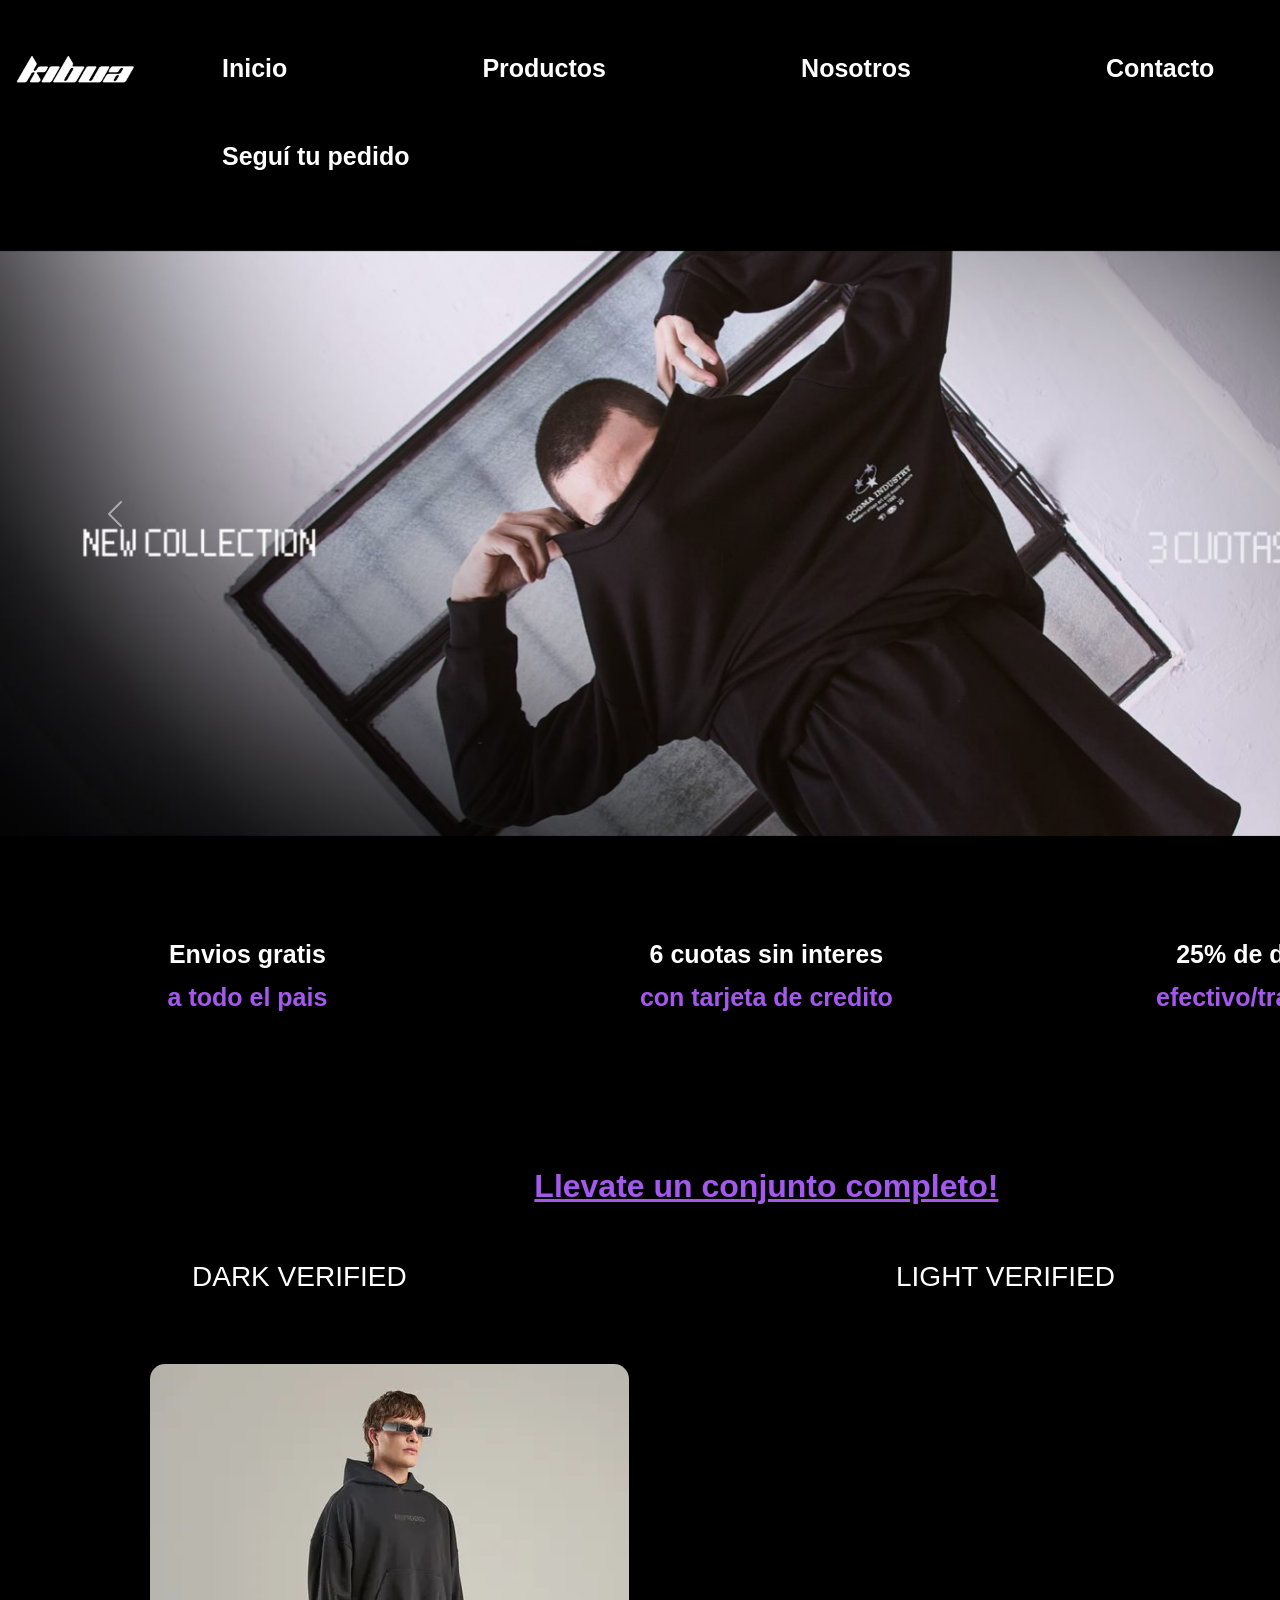
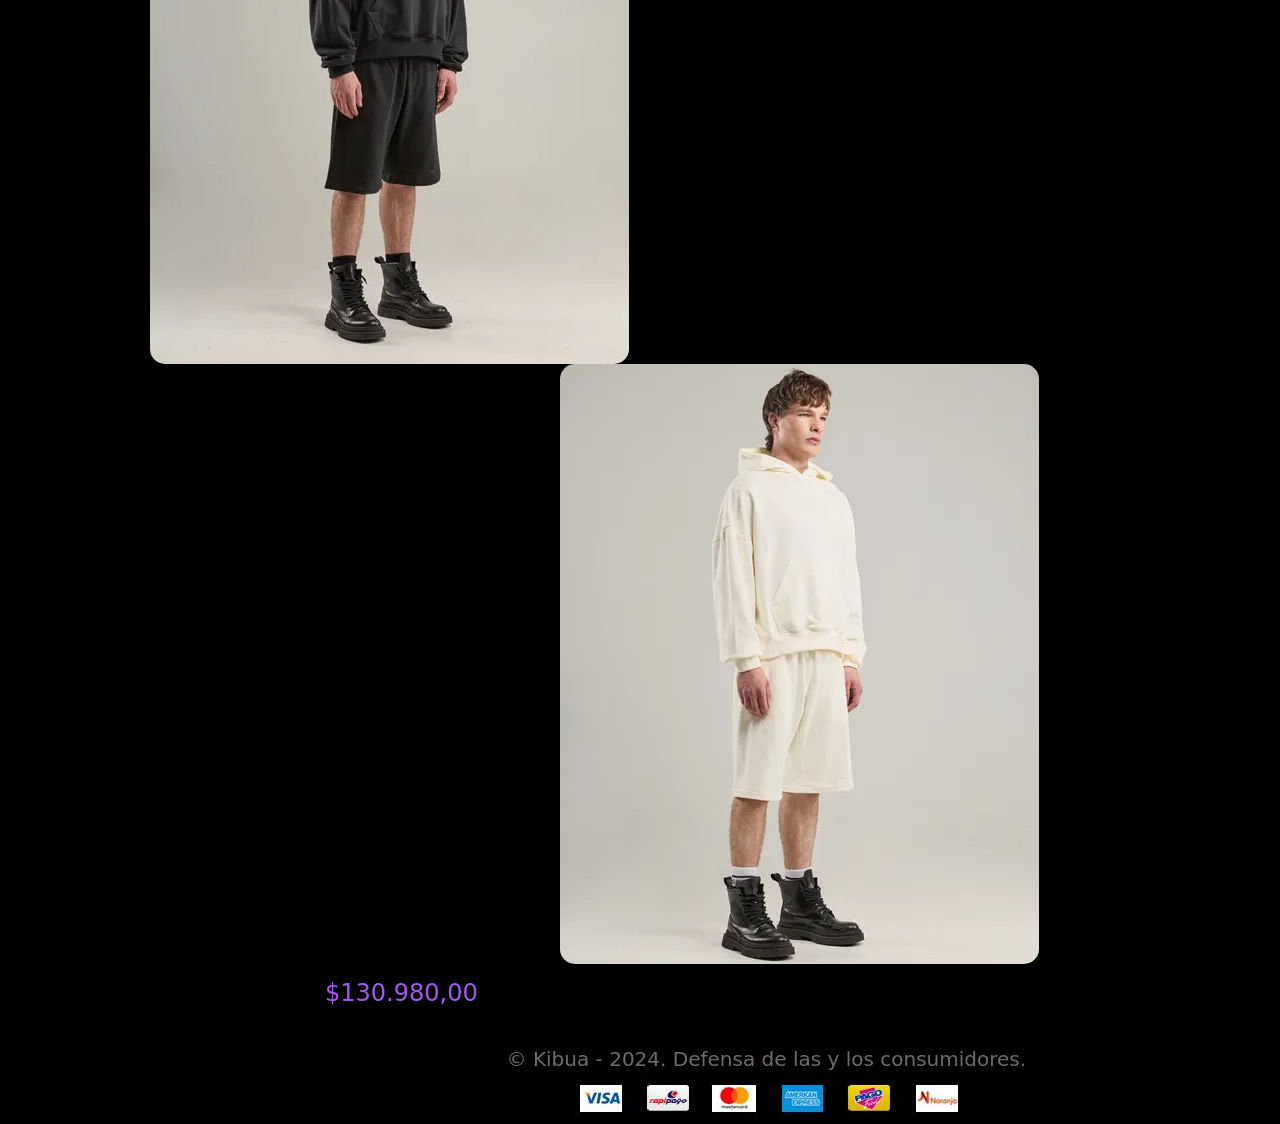
==== commit 7cd897fe: "alt arreglados" ====
--- a/index.html
+++ b/index.html
@@ -21,9 +21,9 @@
 
 <body>
   <header>
-    <img class="logo" src="./img/logo.png" alt="logo" width="150px">
+    <img class="logo" src="./img/logo.png" alt="Logo" width="150px">
     <div>
-      <img class="carrito" src="./img/carrito.JPG" alt="carrito">
+      <img class="carrito" src="./img/carrito.JPG" alt="Carrito de compras">
     </div>
     <div>
       <nav>
@@ -43,13 +43,13 @@
 
       <div class="carousel-inner">
         <div class="carousel-item active" data-bs-interval="2000">
-          <img src="./img/banner1.jpg" class="d-block w-100" alt="banners">
+          <img src="./img/banner1.jpg" class="d-block w-100" alt="Banners">
         </div>
         <div class="carousel-item" data-bs-interval="2000">
-          <img src="./img/banner2.jpg" class="d-block w-100" alt="banners">
+          <img src="./img/banner2.jpg" class="d-block w-100" alt="Banners">
         </div>
         <div class="carousel-item">
-          <img src="./img/banner3.jpg" class="d-block w-100" alt="banners">
+          <img src="./img/banner3.jpg" class="d-block w-100" alt="Banners">
         </div>
       </div>
       <button class="carousel-control-prev" type="button" data-bs-target="#carouselExampleInterval"
@@ -81,10 +81,10 @@
     </div>
     <section class="sectionindex">
       <h2 class="conjunto cambio">Llevate un conjunto completo!</h2>
-      <img class="fotoconjunto" src="./img/fotoconjunto.jpg" alt="conjunto_dark">
-      <img class="fotoconjunto2 " src="./img/conjunto2.jpg" alt="conjunto_light">
+      <img class="fotoconjunto" src="./img/fotoconjunto.jpg" alt="Conjunto Dark">
+      <img class="fotoconjunto2 " src="./img/conjunto2.jpg" alt="Conjunto Light">
       <h3 class="dark">DARK VERIFIED</h3>
-      <h4 class="precioconjunto">$130.980,00</h4>
+      <h4 class="precioconjunto precios">$130.980,00</h4>
       <h3 class="light">LIGHT VERIFIED</h3>
       <h4 class="precioconjunto2">$134.980,00</h4>
     </section>
@@ -92,7 +92,7 @@
 
   <footer>
     <h3 class="textofooter">© Kibua - 2024. Defensa de las y los consumidores.</h3>
-    <img class="tarjetas" src="./img/tarjetas.JPG" alt="tarjetas">
+    <img class="tarjetas" src="./img/tarjetas.JPG" alt="Tarjetas Bancarias">
   </footer>
 
   <script src="https://cdn.jsdelivr.net/npm/bootstrap@5.3.3/dist/js/bootstrap.bundle.min.js"
--- a/css/style.css
+++ b/css/style.css
@@ -434,250 +434,7 @@
   height: 450px;
 }
 
-@media (max-width: 1024px) {
-
-  html,
-  body {
-    margin: 0;
-    padding: 0;
-    width: 100%;
-    overflow-x: hidden;
-    display: flex;
-    flex-direction: column;
-    align-items: center;
-    background-color: black;
-  }
-
-  header {
-    width: 100%;
-    padding: 20px;
-    text-align: center;
-  }
-
-  header .logo {
-    width: 150px;
-    margin: 0 auto;
-    margin-left: -50px;
-    position: sticky;
-  }
-
-  header .carrito {
-    width: 60px;
-    position: fixed;
-    margin-top: 10px;
-    margin-left: 800px;
-    margin-right: 20px;
-  }
-
-  header nav {
-    width: 100%;
-    display: flex;
-    justify-content: center;
-    flex-wrap: wrap;
-    margin-top: 20px;
-  }
-
-  header nav li {
-    margin: 0 15px;
-    font-size: 18px;
-    font-family: "Montserrat", sans-serif;
-    font-weight: bold;
-    color: white;
-    text-align: center;
-    margin-top: 100px;
-  }
-
-  header nav .seccion {
-    text-decoration: none;
-    color: white;
-  }
-
-  header nav .seccion:hover {
-    color: #a558ec;
-  }
-
-
-  .mainindex {
-    width: 90%;
-    display: flex;
-    flex-direction: column;
-    align-items: center;
-    margin-top: 20px;
-  }
-
-  .portada {
-    width: 100%;
-    margin-top: 20px;
-  }
-
-
-  .columnas {
-    color: white;
-    font-size: 18px;
-    text-align: center;
-    margin: 20px 0;
-    font-family: "Montserrat", sans-serif;
-  }
-
-  .parrafoinicio {
-    color: #a558ec;
-    font-size: 16px;
-  }
-
-
-  .sectionindex {
-    width: 90%;
-    display: flex;
-    justify-content: space-between;
-    flex-wrap: wrap;
-    margin-top: 40px;
-    align-items: center;
-    text-align: center;
-  }
-
-  .sectionindex .conjunto {
-    width: 100%;
-    color: white;
-    font-weight: bold;
-    font-family: "Montserrat", sans-serif;
-    text-decoration: underline;
-    font-size: 24px;
-  }
-
-  .sectionindex .fotoconjunto,
-  .sectionindex .fotoconjunto2 {
-    width: 48%;
-    margin: 20px 1%;
-    border-radius: 15px;
-  }
-
-  .sectionindex .fotoconjunto:hover,
-  .sectionindex .fotoconjunto2:hover {
-    border: 2px solid #a558ec;
-  }
-
-  .sectionindex .precioconjunto,
-  .sectionindex .precioconjunto2 {
-    font-size: 20px;
-    color: #a558ec;
-    margin-top: 10px;
-  }
+@media screen and (max-width:1024px) {
   
 
-  .dark {
-    margin-left: 50px;
-    margin-top: 190px;
-  }
-
-  .light {
-    margin-left: -110px;
-    margin-top: 190px;
-  }
-
-  footer {
-    width: 100%;
-    text-align: center;
-    padding: 20px 0;
-    background-color: #111;
-  }
-
-  footer .textofooter {
-    font-size: 16px;
-    color: #706a6a;
-  }
-
-  footer .tarjetas {
-    width: 200px;
-    margin-top: 10px;
-  }
-
-  .titulonosotros {
-    font-size: 40px;
-    margin-top: 20px;
-
-  }
-
-  .videokibua {
-    width: 60%;
-    margin-left: auto;
-    margin-right: auto;
-    margin-top: 30px;
-    display: block;
-  }
-
-  .parrafonosotros {
-    font-size: 18px;
-    margin-left: 50px;
-    margin-right: 50px;
-    margin-top: 20px;
-    padding: 30px;
-    text-align: justify;
-  }
-
-  .barra-contraste input[type=email] {
-    width: 250px;
-  }
-
-  .barra-contraste button {
-    font-size: 14px;
-  }
-
-  .logo {
-    width: 130px;
-  }
-
-  .carrito {
-    width: 35px;
-  }
-
-  .formulario {
-    width: 90%;
-    margin: 20px auto;
-    margin-top: 50px;
-    padding: 15px;
-  }
-
-  .comunicate {
-    font-size: 1.5em;
-    margin-top: 20px;
-    text-align: center;
-  }
-
-  .instagram2,
-  .facebook2 {
-    position: static;
-    margin: 20px auto;
-    width: 90%;
-    height: auto;
-  }
-
-  iframe {
-    width: 100%;
-    height: 300px;
-  }
-
-  .seguipedido {
-    margin-left: 340px;
-    margin-top: 40px;
-  }
-
-  .textopedido {
-    margin-left: 50px;
-    margin-right: 50px;
-    font-size: 28px;
-    text-align: center;
-  }
-
-  .fotopedido {
-    width: 50%;
-    margin-left: 220px;
-    margin-top: 20px;
-    position: relative;
-    padding: 20px;
-  }
-
-
-
-
-
 }
